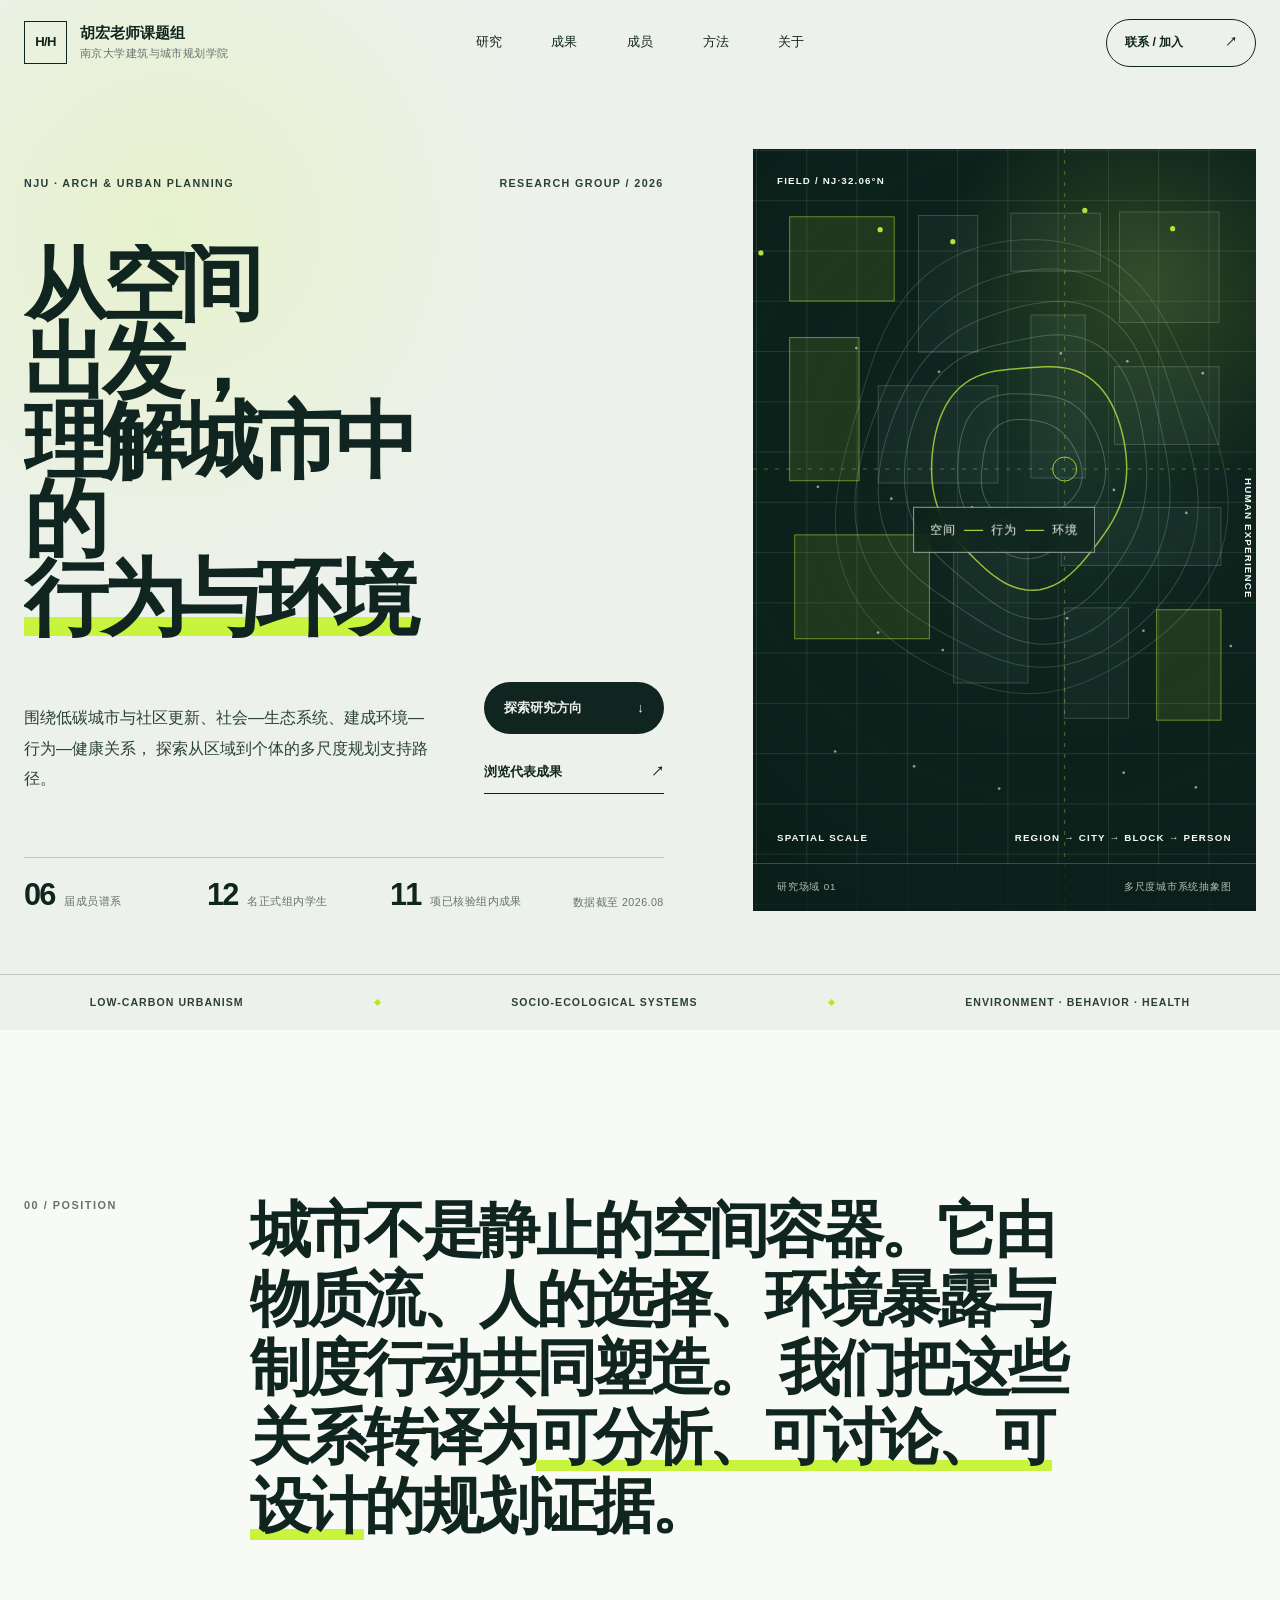
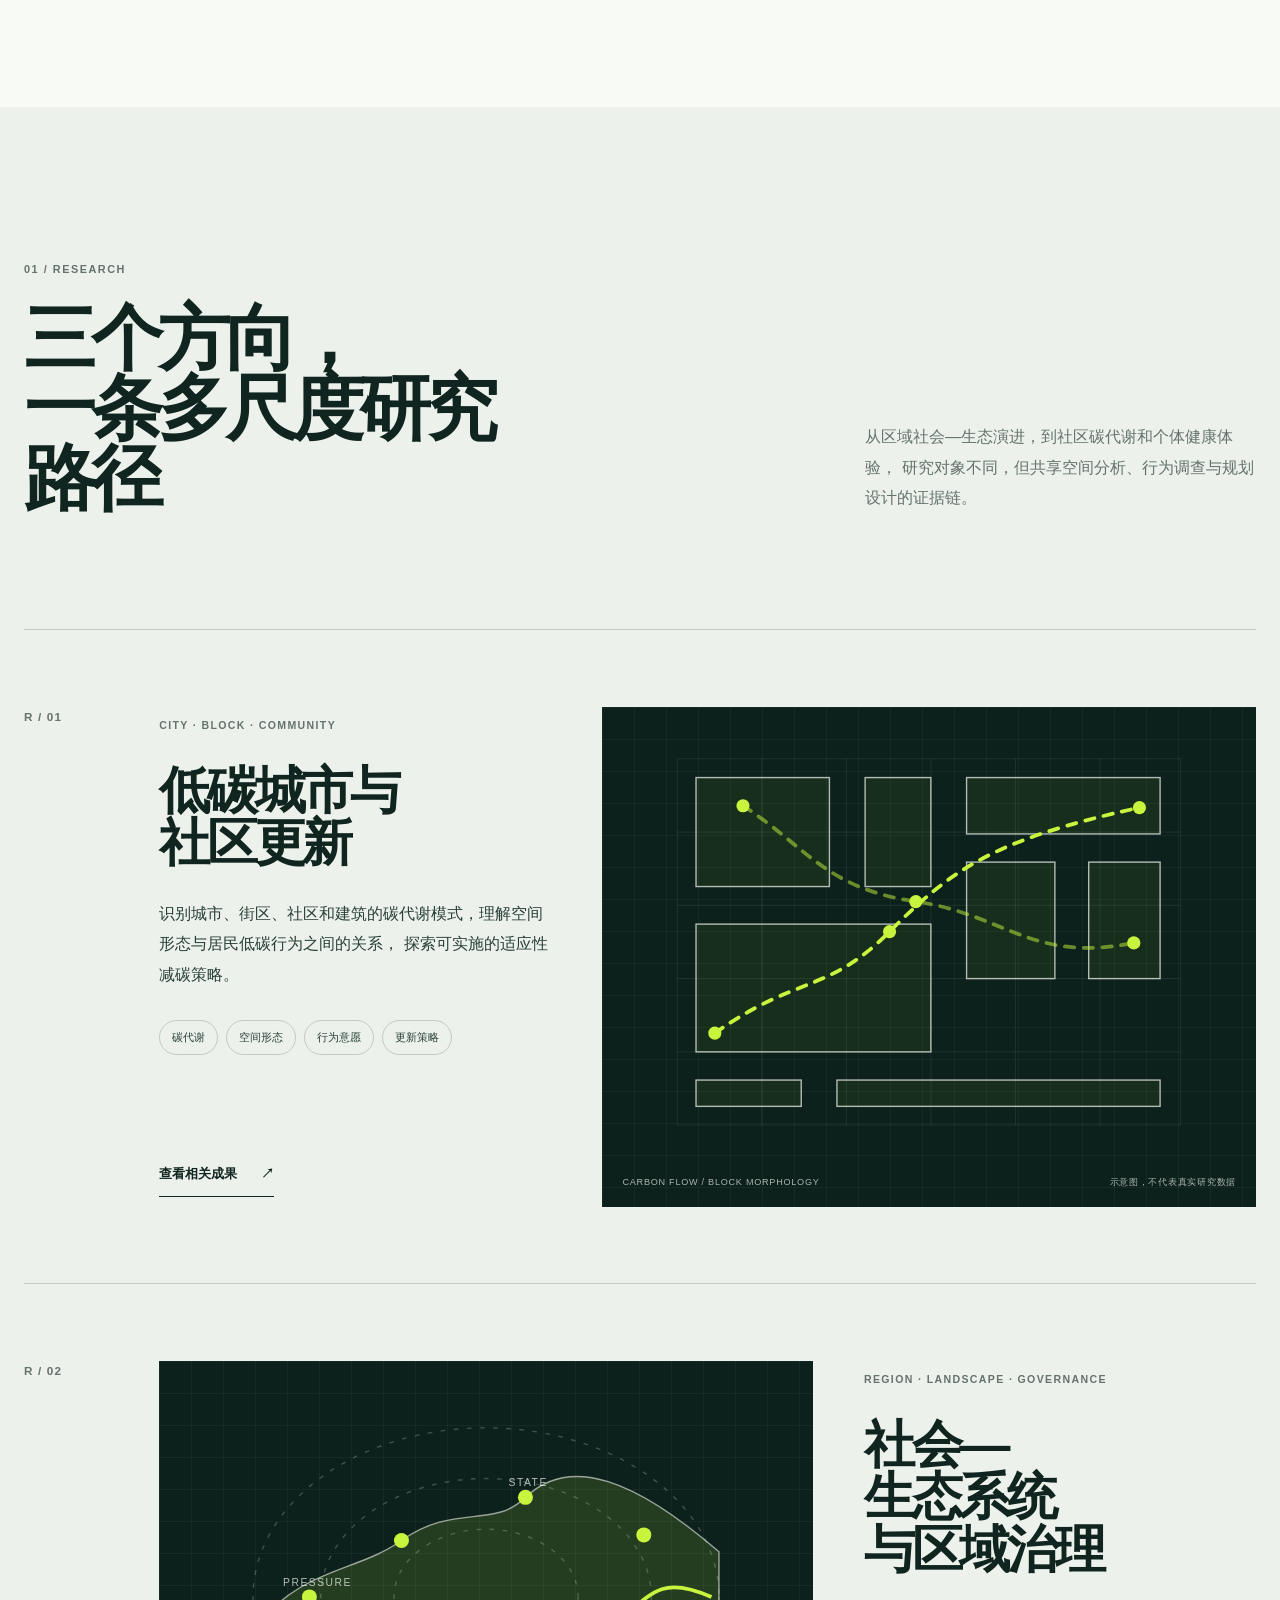
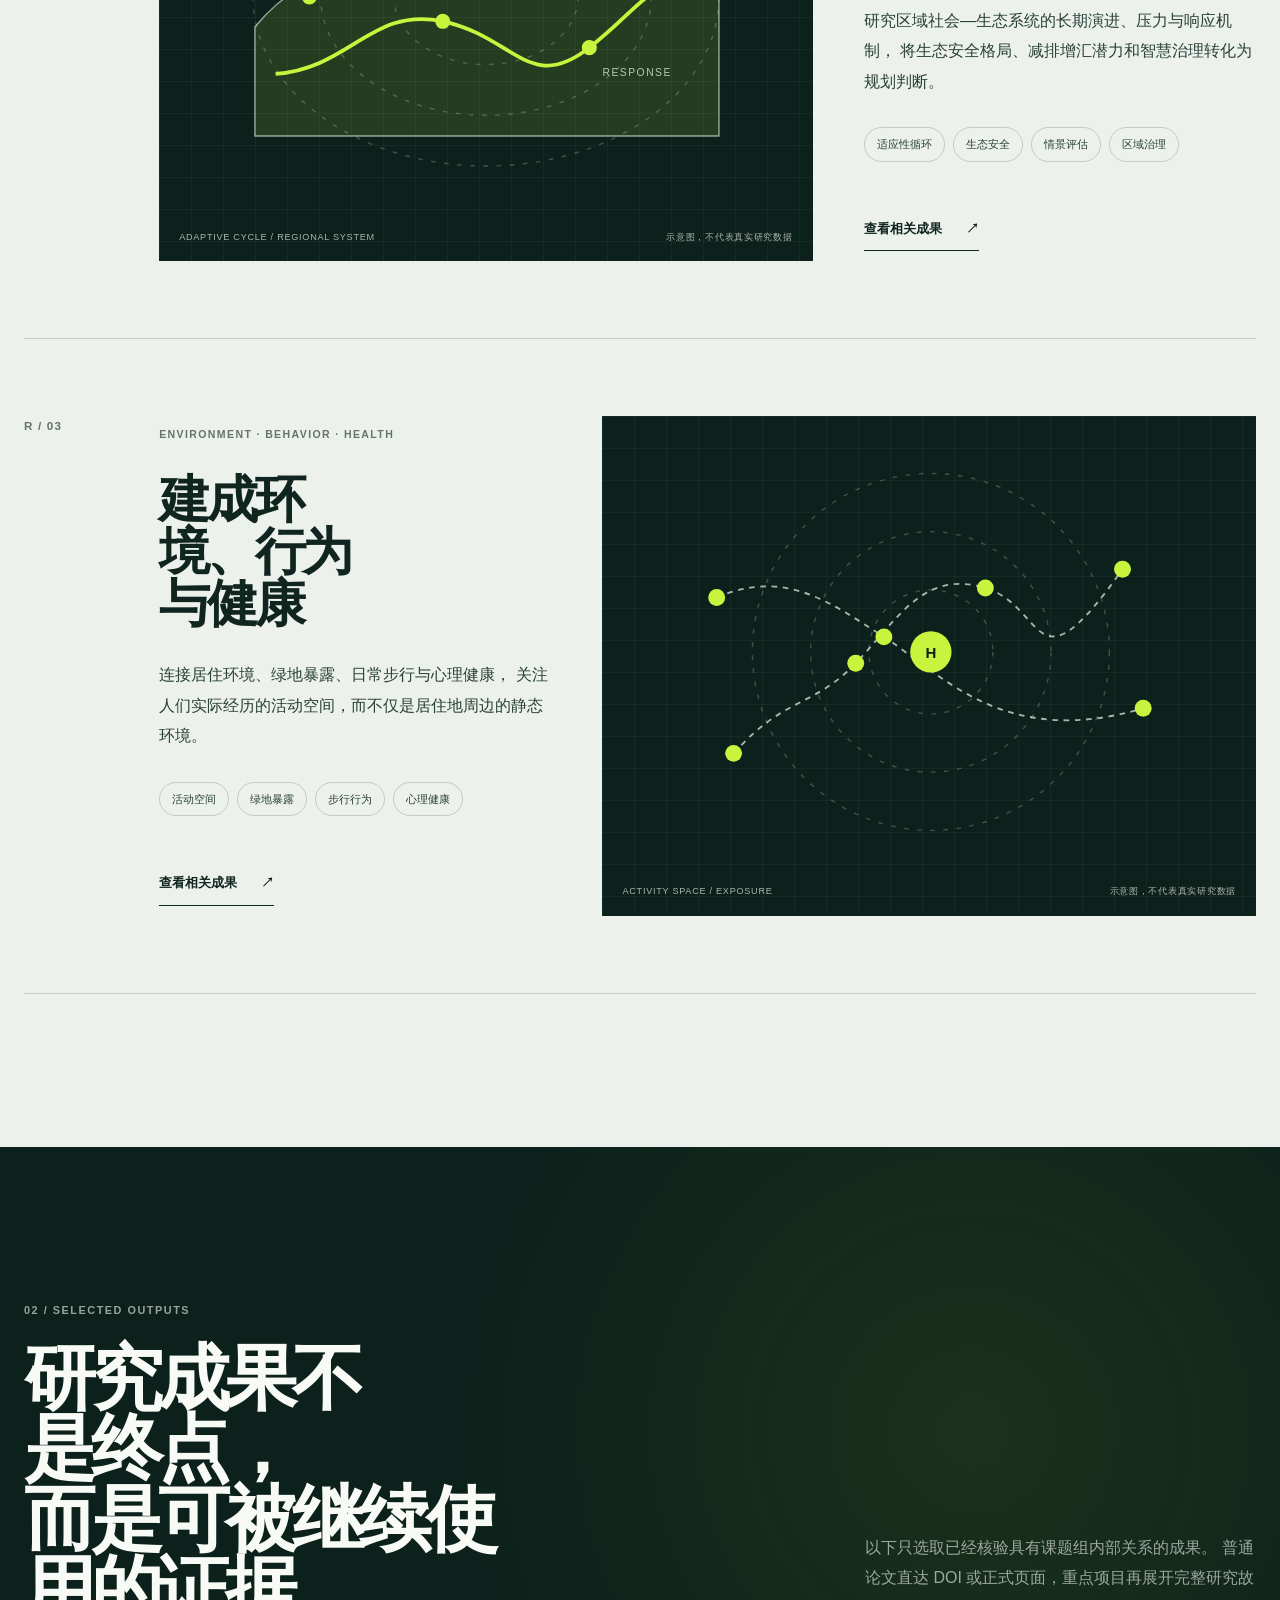
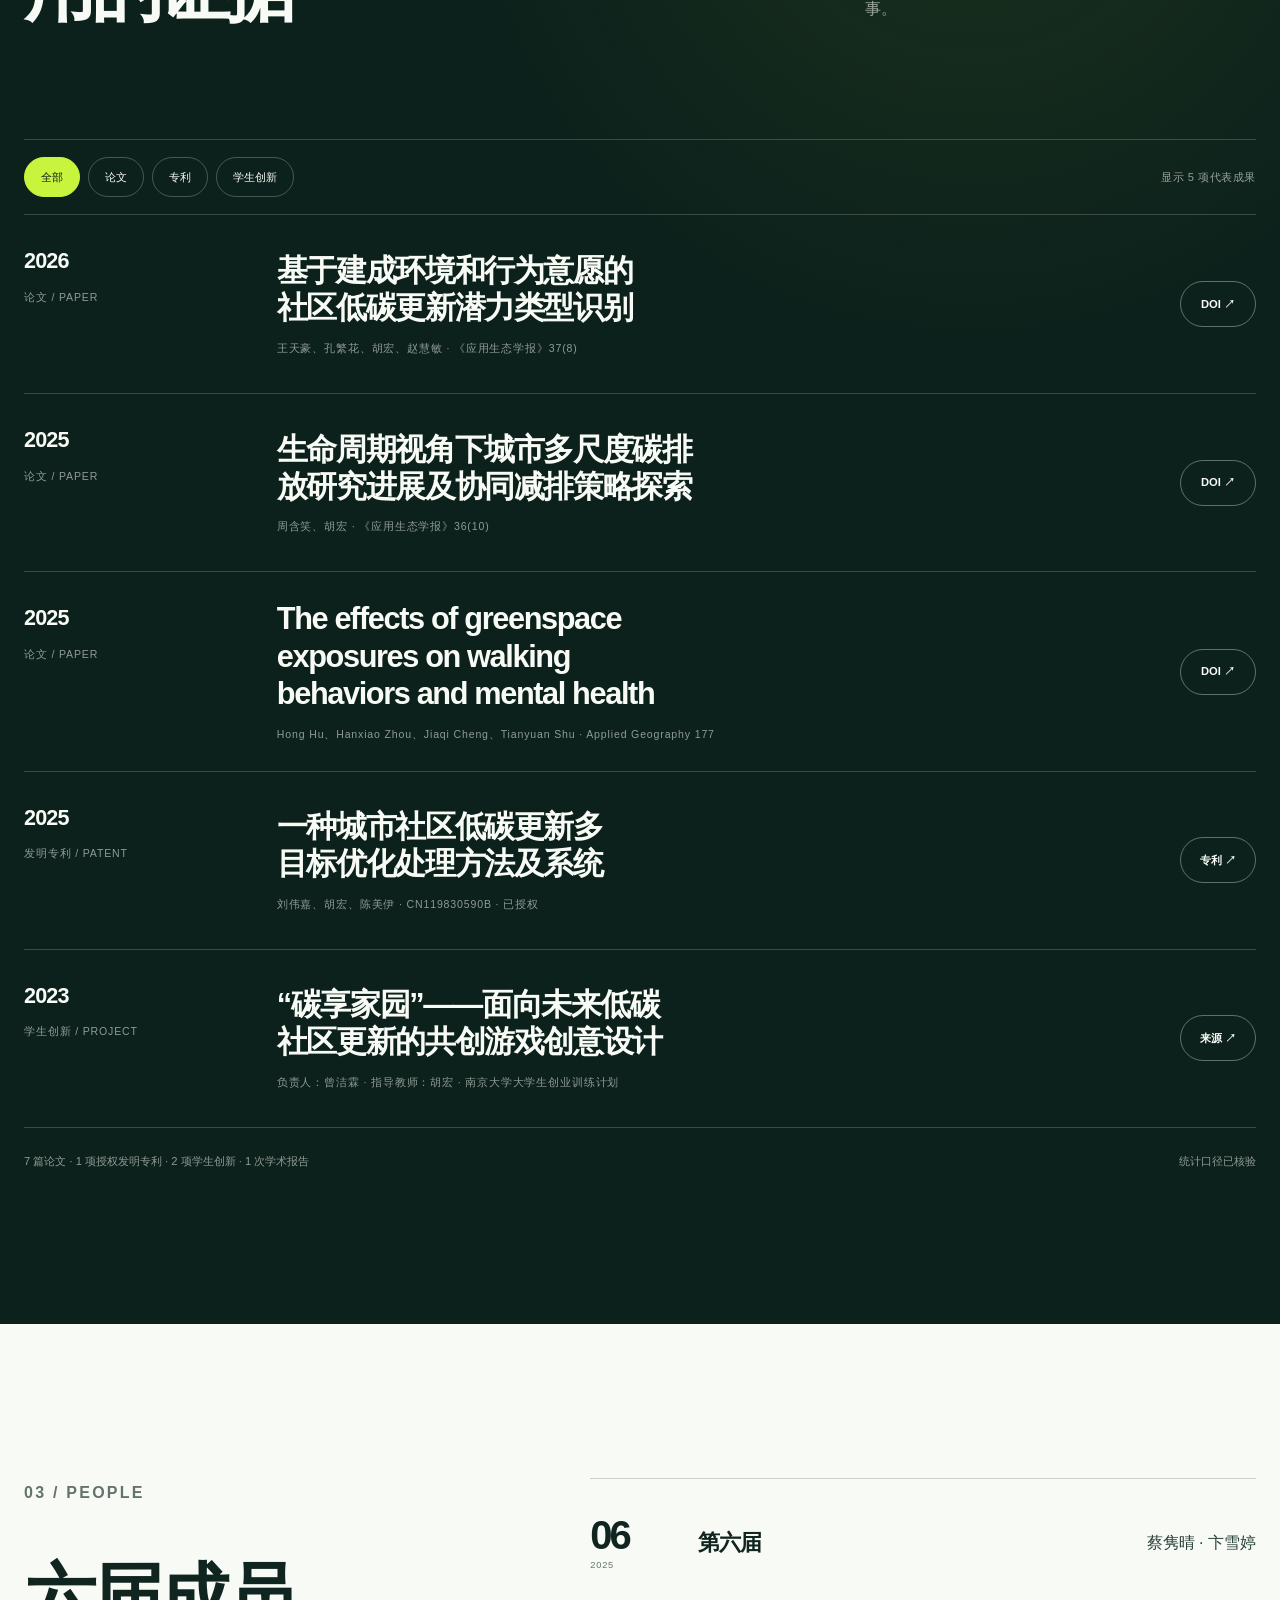
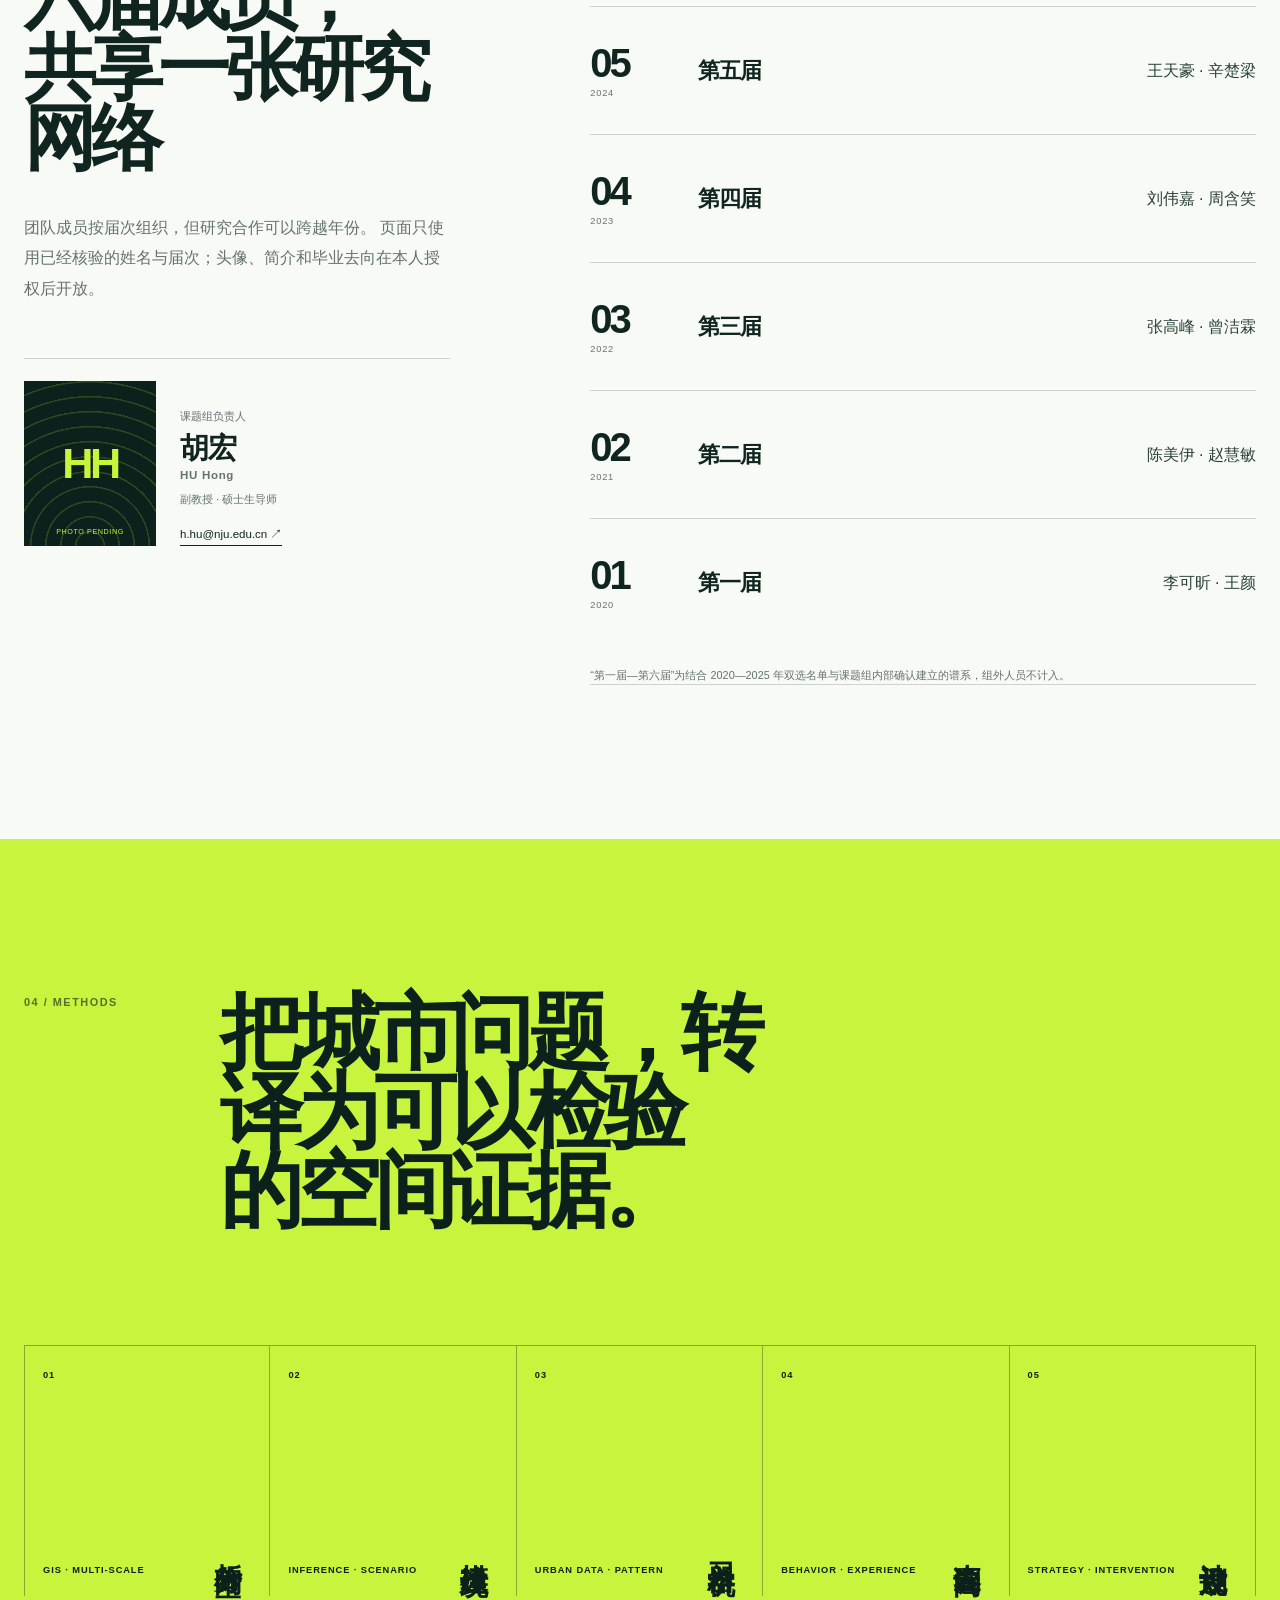
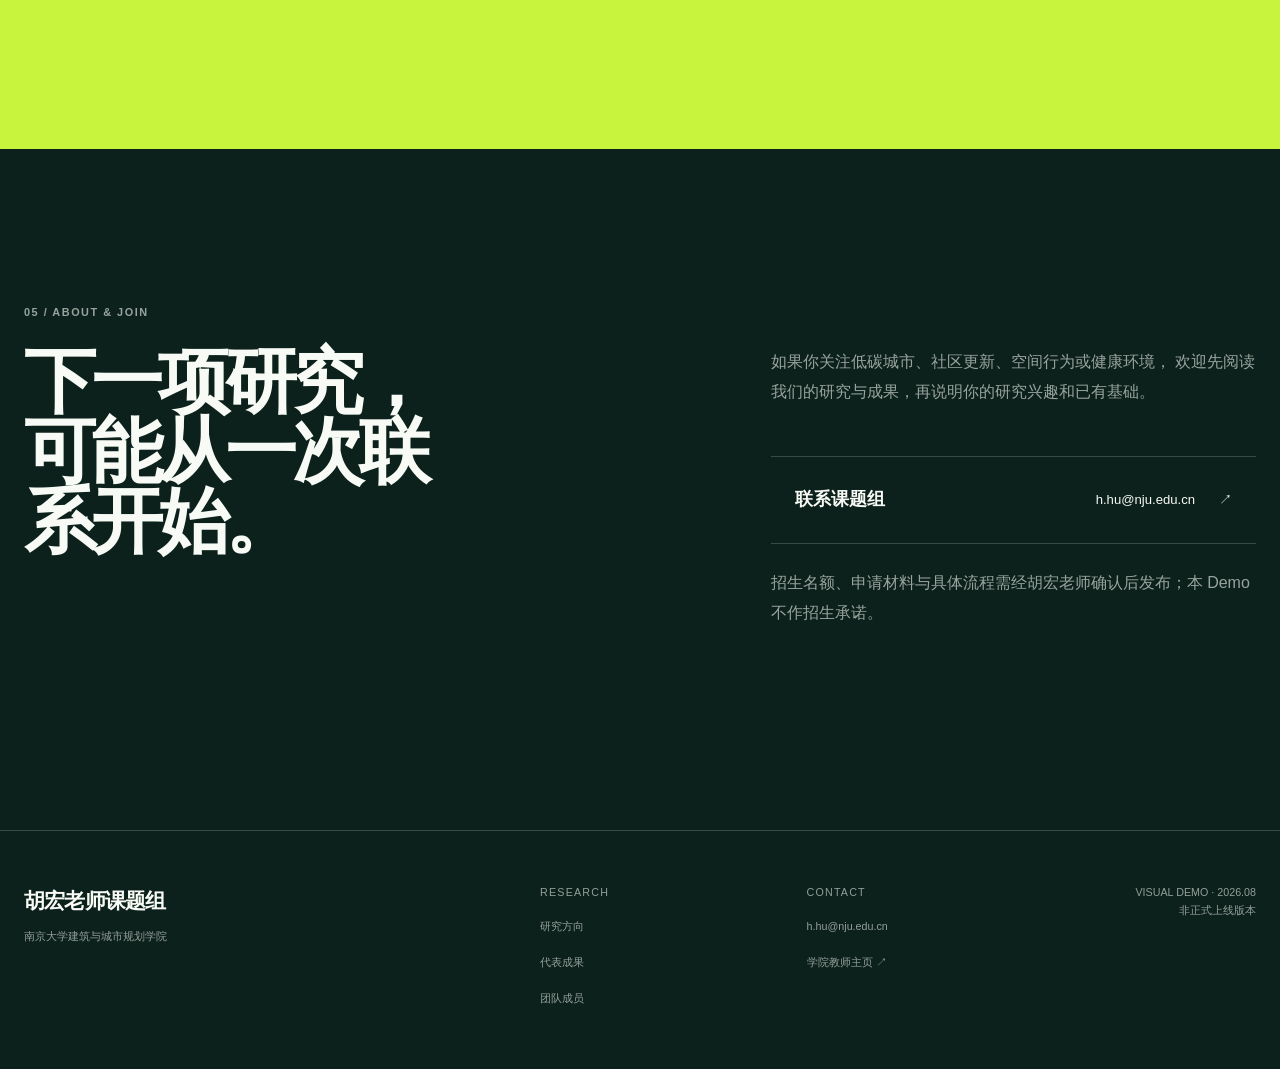
==== index.html @ cd8395c6 "Prepare lab website for GitHub Pages" ====
<!doctype html>
<html lang="zh-CN">
  <head>
    <meta charset="UTF-8" />
    <meta name="viewport" content="width=device-width, initial-scale=1" />
    <meta
      name="description"
      content="南京大学建筑与城市规划学院胡宏老师课题组网站视觉 Demo。"
    />
    <meta name="theme-color" content="#edf1ec" />
    <title>胡宏老师课题组｜研究城市、行为与环境</title>
    <link rel="stylesheet" href="styles.css" />
    <noscript>
      <style>
        .hero-eyebrow,
        .hero h1,
        .hero-intro,
        .hero-stats,
        .hero-visual,
        [data-reveal] {
          opacity: 1 !important;
          transform: none !important;
          clip-path: none !important;
        }
      </style>
    </noscript>
  </head>
  <body>
    <a class="skip-link" href="#main-content">跳到主要内容</a>
    <div class="scroll-progress" aria-hidden="true">
      <span id="scrollProgress"></span>
    </div>

    <!-- [LEARN-HTML-01] 全站页头：品牌、导航、移动菜单与联系入口 -->
    <header class="site-header" id="siteHeader">
      <a class="brand" href="#home" aria-label="返回首页">
        <span class="brand-mark" aria-hidden="true">H/H</span>
        <span class="brand-copy">
          <strong>胡宏老师课题组</strong>
          <small>南京大学建筑与城市规划学院</small>
        </span>
      </a>

      <button
        class="menu-toggle"
        id="menuToggle"
        type="button"
        aria-expanded="false"
        aria-controls="primaryNav"
        aria-label="打开导航菜单"
      >
        <span></span>
        <span></span>
      </button>

      <nav class="primary-nav" id="primaryNav" aria-label="主要导航">
        <a href="#research">研究</a>
        <a href="#outputs">成果</a>
        <a href="#people">成员</a>
        <a href="#methods">方法</a>
        <a href="#about">关于</a>
      </nav>

      <a class="header-cta" href="mailto:h.hu@nju.edu.cn">
        <span>联系 / 加入</span>
        <span aria-hidden="true">↗</span>
      </a>
    </header>

    <main id="main-content">
      <!-- [LEARN-HTML-02] Hero：研究使命、行动入口、数据快照与 Canvas -->
      <section class="hero" id="home" aria-labelledby="heroTitle">
        <div class="hero-grid page-shell">
          <div class="hero-copy">
            <p class="eyebrow hero-eyebrow">
              <span>NJU · ARCH &amp; URBAN PLANNING</span>
              <span>RESEARCH GROUP / 2026</span>
            </p>

            <h1 id="heroTitle">
              从空间出发，<br />理解城市中的<span class="ink-shift">行为与环境</span>
            </h1>

            <div class="hero-intro">
              <p>
                围绕低碳城市与社区更新、社会—生态系统、建成环境—行为—健康关系，
                探索从区域到个体的多尺度规划支持路径。
              </p>
              <div class="hero-actions" aria-label="首页行动入口">
                <a class="button button--solid" href="#research">
                  探索研究方向 <span aria-hidden="true">↓</span>
                </a>
                <a class="text-link" href="#outputs">
                  浏览代表成果 <span aria-hidden="true">↗</span>
                </a>
              </div>
            </div>

            <div class="hero-stats" aria-label="课题组资料快照">
              <div>
                <strong>06</strong>
                <span>届成员谱系</span>
              </div>
              <div>
                <strong>12</strong>
                <span>名正式组内学生</span>
              </div>
              <div>
                <strong>11</strong>
                <span>项已核验组内成果</span>
              </div>
              <p>数据截至 2026.08</p>
            </div>
          </div>

          <figure class="hero-visual" aria-labelledby="fieldCaption">
            <canvas id="fieldCanvas" aria-hidden="true"></canvas>
            <div class="field-overlay" aria-hidden="true">
              <span class="field-code">FIELD / NJ·32.06°N</span>
              <span class="field-scale">REGION → CITY → BLOCK → PERSON</span>
              <span class="field-axis field-axis--x">SPATIAL SCALE</span>
              <span class="field-axis field-axis--y">HUMAN EXPERIENCE</span>
              <div class="field-core">
                <span>空间</span>
                <i></i>
                <span>行为</span>
                <i></i>
                <span>环境</span>
              </div>
            </div>
            <figcaption id="fieldCaption">
              <span>研究场域 01</span>
              <span>多尺度城市系统抽象图</span>
            </figcaption>
          </figure>
        </div>

        <div class="hero-marquee" aria-hidden="true">
          <span>LOW-CARBON URBANISM</span>
          <i></i>
          <span>SOCIO-ECOLOGICAL SYSTEMS</span>
          <i></i>
          <span>ENVIRONMENT · BEHAVIOR · HEALTH</span>
        </div>
      </section>

      <!-- [LEARN-HTML-03] Manifesto：课题组研究立场 -->
      <section class="manifesto" aria-label="研究理念">
        <div class="page-shell manifesto-grid">
          <p class="section-index">00 / POSITION</p>
          <p class="manifesto-line" data-reveal>
            城市不是静止的空间容器。它由物质流、人的选择、环境暴露与制度行动共同塑造。
            我们把这些关系转译为<span>可分析、可讨论、可设计</span>的规划证据。
          </p>
        </div>
      </section>

      <!-- [LEARN-HTML-04] Research：三个研究方向与 SVG 示意图 -->
      <section class="research section" id="research" aria-labelledby="researchTitle">
        <div class="page-shell">
          <header class="section-heading">
            <div>
              <p class="section-index">01 / RESEARCH</p>
              <h2 id="researchTitle">三个方向，<br />一条多尺度研究路径</h2>
            </div>
            <p>
              从区域社会—生态演进，到社区碳代谢和个体健康体验，
              研究对象不同，但共享空间分析、行为调查与规划设计的证据链。
            </p>
          </header>

          <div class="research-list">
            <article class="research-item" data-reveal>
              <div class="research-number">R / 01</div>
              <div class="research-copy">
                <p class="research-scale">CITY · BLOCK · COMMUNITY</p>
                <h3>低碳城市与<br />社区更新</h3>
                <p>
                  识别城市、街区、社区和建筑的碳代谢模式，理解空间形态与居民低碳行为之间的关系，
                  探索可实施的适应性减碳策略。
                </p>
                <ul class="tag-list" aria-label="相关研究方法">
                  <li>碳代谢</li>
                  <li>空间形态</li>
                  <li>行为意愿</li>
                  <li>更新策略</li>
                </ul>
                <a class="row-link" href="#outputs">
                  查看相关成果 <span aria-hidden="true">↗</span>
                </a>
              </div>
              <figure class="research-graphic research-graphic--carbon">
                <svg viewBox="0 0 640 500" role="img" aria-label="社区空间形态与碳流关系抽象图">
                  <g class="map-grid">
                    <path d="M52 54H588M52 132H588M52 210H588M52 288H588M52 366H588M52 444H588" />
                    <path d="M52 54V444M142 54V444M232 54V444M322 54V444M412 54V444M502 54V444M588 54V444" />
                  </g>
                  <g class="carbon-blocks">
                    <rect x="72" y="74" width="142" height="116" />
                    <rect x="252" y="74" width="70" height="116" />
                    <rect x="360" y="74" width="206" height="60" />
                    <rect x="360" y="164" width="94" height="124" />
                    <rect x="490" y="164" width="76" height="124" />
                    <rect x="72" y="230" width="250" height="136" />
                    <rect x="72" y="396" width="112" height="28" />
                    <rect x="222" y="396" width="344" height="28" />
                  </g>
                  <path class="carbon-flow" d="M92 346C180 284 212 304 278 238S388 140 544 106" />
                  <path class="carbon-flow carbon-flow--second" d="M122 104C190 148 210 192 306 206S430 272 538 250" />
                  <g class="carbon-points">
                    <circle cx="92" cy="346" r="7" />
                    <circle cx="278" cy="238" r="7" />
                    <circle cx="544" cy="106" r="7" />
                    <circle cx="122" cy="104" r="7" />
                    <circle cx="306" cy="206" r="7" />
                    <circle cx="538" cy="250" r="7" />
                  </g>
                </svg>
                <figcaption>
                  <span>CARBON FLOW / BLOCK MORPHOLOGY</span>
                  <span>示意图，不代表真实研究数据</span>
                </figcaption>
              </figure>
            </article>

            <article class="research-item research-item--reverse" data-reveal>
              <div class="research-number">R / 02</div>
              <div class="research-copy">
                <p class="research-scale">REGION · LANDSCAPE · GOVERNANCE</p>
                <h3>社会—生态系统<br />与区域治理</h3>
                <p>
                  研究区域社会—生态系统的长期演进、压力与响应机制，
                  将生态安全格局、减排增汇潜力和智慧治理转化为规划判断。
                </p>
                <ul class="tag-list" aria-label="相关研究方法">
                  <li>适应性循环</li>
                  <li>生态安全</li>
                  <li>情景评估</li>
                  <li>区域治理</li>
                </ul>
                <a class="row-link" href="#outputs">
                  查看相关成果 <span aria-hidden="true">↗</span>
                </a>
              </div>
              <figure class="research-graphic research-graphic--ecology">
                <svg viewBox="0 0 640 500" role="img" aria-label="区域社会生态系统循环抽象图">
                  <g class="eco-orbits">
                    <ellipse cx="320" cy="250" rx="248" ry="180" />
                    <ellipse cx="320" cy="250" rx="176" ry="126" />
                    <ellipse cx="320" cy="250" rx="98" ry="72" />
                  </g>
                  <path class="eco-land" d="M74 282C126 218 182 224 230 190C286 150 328 178 362 144C410 98 480 126 568 202V398H74Z" />
                  <path class="eco-river" d="M96 332C176 326 198 260 274 276S366 354 430 304S496 222 560 250" />
                  <g class="eco-nodes">
                    <circle cx="132" cy="250" r="8" />
                    <circle cx="230" cy="190" r="8" />
                    <circle cx="362" cy="144" r="8" />
                    <circle cx="488" cy="184" r="8" />
                    <circle cx="430" cy="304" r="8" />
                    <circle cx="274" cy="276" r="8" />
                  </g>
                  <g class="eco-labels">
                    <text x="104" y="238">PRESSURE</text>
                    <text x="344" y="132">STATE</text>
                    <text x="444" y="334">RESPONSE</text>
                  </g>
                </svg>
                <figcaption>
                  <span>ADAPTIVE CYCLE / REGIONAL SYSTEM</span>
                  <span>示意图，不代表真实研究数据</span>
                </figcaption>
              </figure>
            </article>

            <article class="research-item" data-reveal>
              <div class="research-number">R / 03</div>
              <div class="research-copy">
                <p class="research-scale">ENVIRONMENT · BEHAVIOR · HEALTH</p>
                <h3>建成环境、行为<br />与健康</h3>
                <p>
                  连接居住环境、绿地暴露、日常步行与心理健康，
                  关注人们实际经历的活动空间，而不仅是居住地周边的静态环境。
                </p>
                <ul class="tag-list" aria-label="相关研究方法">
                  <li>活动空间</li>
                  <li>绿地暴露</li>
                  <li>步行行为</li>
                  <li>心理健康</li>
                </ul>
                <a class="row-link" href="#outputs">
                  查看相关成果 <span aria-hidden="true">↗</span>
                </a>
              </div>
              <figure class="research-graphic research-graphic--health">
                <svg viewBox="0 0 640 500" role="img" aria-label="活动空间、绿地暴露与健康关系抽象图">
                  <g class="health-rings">
                    <circle cx="322" cy="250" r="190" />
                    <circle cx="322" cy="250" r="128" />
                    <circle cx="322" cy="250" r="66" />
                  </g>
                  <g class="health-paths">
                    <path d="M112 358C168 296 196 310 242 262S314 162 380 182S430 298 526 162" />
                    <path d="M94 192C166 162 210 194 272 234S400 354 548 310" />
                  </g>
                  <g class="health-points">
                    <circle cx="112" cy="358" r="9" />
                    <circle cx="242" cy="262" r="9" />
                    <circle cx="380" cy="182" r="9" />
                    <circle cx="526" cy="162" r="9" />
                    <circle cx="94" cy="192" r="9" />
                    <circle cx="272" cy="234" r="9" />
                    <circle cx="548" cy="310" r="9" />
                  </g>
                  <g class="health-core">
                    <circle cx="322" cy="250" r="22" />
                    <text x="322" y="256">H</text>
                  </g>
                </svg>
                <figcaption>
                  <span>ACTIVITY SPACE / EXPOSURE</span>
                  <span>示意图，不代表真实研究数据</span>
                </figcaption>
              </figure>
            </article>
          </div>
        </div>
      </section>

      <!-- [LEARN-HTML-05] Outputs：筛选按钮、代表成果与统计口径 -->
      <section class="outputs section section--dark" id="outputs" aria-labelledby="outputsTitle">
        <div class="page-shell">
          <header class="section-heading section-heading--dark">
            <div>
              <p class="section-index">02 / SELECTED OUTPUTS</p>
              <h2 id="outputsTitle">研究成果不是终点，<br />而是可被继续使用的证据</h2>
            </div>
            <p>
              以下只选取已经核验具有课题组内部关系的成果。
              普通论文直达 DOI 或正式页面，重点项目再展开完整研究故事。
            </p>
          </header>

          <div class="output-toolbar">
            <div class="output-filters" role="group" aria-label="按成果类型筛选">
              <button type="button" data-filter="all" aria-pressed="true">全部</button>
              <button type="button" data-filter="paper" aria-pressed="false">论文</button>
              <button type="button" data-filter="patent" aria-pressed="false">专利</button>
              <button type="button" data-filter="student" aria-pressed="false">学生创新</button>
            </div>
            <p id="outputStatus" role="status" aria-live="polite">显示 5 项代表成果</p>
          </div>

          <div class="output-list" id="outputList">
            <article class="output-row" data-output-type="paper">
              <div class="output-meta">
                <span>2026</span>
                <span>论文 / PAPER</span>
              </div>
              <div class="output-main">
                <h3>基于建成环境和行为意愿的社区低碳更新潜力类型识别</h3>
                <p>王天豪、孔繁花、胡宏、赵慧敏 · 《应用生态学报》37(8)</p>
              </div>
              <a
                href="https://doi.org/10.13287/j.1001-9332.202608.025"
                target="_blank"
                rel="noreferrer"
                aria-label="打开论文 DOI：社区低碳更新潜力类型识别"
              >DOI ↗</a>
            </article>

            <article class="output-row" data-output-type="paper">
              <div class="output-meta">
                <span>2025</span>
                <span>论文 / PAPER</span>
              </div>
              <div class="output-main">
                <h3>生命周期视角下城市多尺度碳排放研究进展及协同减排策略探索</h3>
                <p>周含笑、胡宏 · 《应用生态学报》36(10)</p>
              </div>
              <a
                href="https://doi.org/10.13287/j.1001-9332.202510.024"
                target="_blank"
                rel="noreferrer"
                aria-label="打开论文 DOI：城市多尺度碳排放研究进展"
              >DOI ↗</a>
            </article>

            <article class="output-row" data-output-type="paper">
              <div class="output-meta">
                <span>2025</span>
                <span>论文 / PAPER</span>
              </div>
              <div class="output-main">
                <h3>The effects of greenspace exposures on walking behaviors and mental health</h3>
                <p>Hong Hu、Hanxiao Zhou、Jiaqi Cheng、Tianyuan Shu · Applied Geography 177</p>
              </div>
              <a
                href="https://doi.org/10.1016/j.apgeog.2025.103545"
                target="_blank"
                rel="noreferrer"
                aria-label="打开 Applied Geography 论文 DOI"
              >DOI ↗</a>
            </article>

            <article class="output-row" data-output-type="patent">
              <div class="output-meta">
                <span>2025</span>
                <span>发明专利 / PATENT</span>
              </div>
              <div class="output-main">
                <h3>一种城市社区低碳更新多目标优化处理方法及系统</h3>
                <p>刘伟嘉、胡宏、陈美伊 · CN119830590B · 已授权</p>
              </div>
              <a
                href="https://patents.google.com/patent/CN119830590A/zh"
                target="_blank"
                rel="noreferrer"
                aria-label="打开低碳更新专利记录"
              >专利 ↗</a>
            </article>

            <article class="output-row" data-output-type="student">
              <div class="output-meta">
                <span>2023</span>
                <span>学生创新 / PROJECT</span>
              </div>
              <div class="output-main">
                <h3>“碳享家园”——面向未来低碳社区更新的共创游戏创意设计</h3>
                <p>负责人：曾洁霖 · 指导教师：胡宏 · 南京大学大学生创业训练计划</p>
              </div>
              <a
                href="https://ttc.nju.edu.cn/6a/76/c11255a617078/page.htm"
                target="_blank"
                rel="noreferrer"
                aria-label="打开碳享家园项目官方公示"
              >来源 ↗</a>
            </article>
          </div>

          <div class="output-footnote">
            <p>7 篇论文 · 1 项授权发明专利 · 2 项学生创新 · 1 次学术报告</p>
            <span>统计口径已核验</span>
          </div>
        </div>
      </section>

      <!-- [LEARN-HTML-06] People：负责人和六届正式组内学生 -->
      <section class="people section" id="people" aria-labelledby="peopleTitle">
        <div class="page-shell people-grid">
          <div class="people-lead">
            <p class="section-index">03 / PEOPLE</p>
            <h2 id="peopleTitle">六届成员，<br />共享一张研究网络</h2>
            <p>
              团队成员按届次组织，但研究合作可以跨越年份。
              页面只使用已经核验的姓名与届次；头像、简介和毕业去向在本人授权后开放。
            </p>

            <article class="pi-profile">
              <div class="portrait-placeholder" role="img" aria-label="胡宏老师照片待授权">
                <span>HH</span>
                <small>PHOTO PENDING</small>
              </div>
              <div>
                <p>课题组负责人</p>
                <h3>胡宏 <span>HU Hong</span></h3>
                <p>副教授 · 硕士生导师</p>
                <a href="mailto:h.hu@nju.edu.cn">h.hu@nju.edu.cn ↗</a>
              </div>
            </article>
          </div>

          <div class="cohort-list" aria-label="六届成员名单">
            <section class="cohort-row">
              <div><span>06</span><small>2025</small></div>
              <h3>第六届</h3>
              <p>蔡隽晴 · 卞雪婷</p>
            </section>
            <section class="cohort-row">
              <div><span>05</span><small>2024</small></div>
              <h3>第五届</h3>
              <p>王天豪 · 辛楚梁</p>
            </section>
            <section class="cohort-row">
              <div><span>04</span><small>2023</small></div>
              <h3>第四届</h3>
              <p>刘伟嘉 · 周含笑</p>
            </section>
            <section class="cohort-row">
              <div><span>03</span><small>2022</small></div>
              <h3>第三届</h3>
              <p>张高峰 · 曾洁霖</p>
            </section>
            <section class="cohort-row">
              <div><span>02</span><small>2021</small></div>
              <h3>第二届</h3>
              <p>陈美伊 · 赵慧敏</p>
            </section>
            <section class="cohort-row">
              <div><span>01</span><small>2020</small></div>
              <h3>第一届</h3>
              <p>李可昕 · 王颜</p>
            </section>
            <p class="cohort-note">
              “第一届—第六届”为结合 2020—2025 年双选名单与课题组内部确认建立的谱系，组外人员不计入。
            </p>
          </div>
        </div>
      </section>

      <!-- [LEARN-HTML-07] Methods：五类研究方法 -->
      <section class="methods section" id="methods" aria-labelledby="methodsTitle">
        <div class="page-shell">
          <header class="methods-head">
            <p class="section-index">04 / METHODS</p>
            <h2 id="methodsTitle">把城市问题，转译为可以检验的空间证据。</h2>
          </header>

          <ol class="method-list">
            <li>
              <span>01</span>
              <strong>空间分析</strong>
              <small>GIS · MULTI-SCALE</small>
            </li>
            <li>
              <span>02</span>
              <strong>统计建模</strong>
              <small>INFERENCE · SCENARIO</small>
            </li>
            <li>
              <span>03</span>
              <strong>机器学习</strong>
              <small>URBAN DATA · PATTERN</small>
            </li>
            <li>
              <span>04</span>
              <strong>问卷调查</strong>
              <small>BEHAVIOR · EXPERIENCE</small>
            </li>
            <li>
              <span>05</span>
              <strong>规划设计</strong>
              <small>STRATEGY · INTERVENTION</small>
            </li>
          </ol>
        </div>
      </section>

      <!-- [LEARN-HTML-08] About：联系、加入与招生措辞边界 -->
      <section class="about section" id="about" aria-labelledby="aboutTitle">
        <div class="page-shell about-grid">
          <div>
            <p class="section-index">05 / ABOUT &amp; JOIN</p>
            <h2 id="aboutTitle">下一项研究，<br />可能从一次联系开始。</h2>
          </div>
          <div class="about-copy">
            <p>
              如果你关注低碳城市、社区更新、空间行为或健康环境，
              欢迎先阅读我们的研究与成果，再说明你的研究兴趣和已有基础。
            </p>
            <a class="contact-link" href="mailto:h.hu@nju.edu.cn">
              <span>联系课题组</span>
              <span>h.hu@nju.edu.cn</span>
              <span aria-hidden="true">↗</span>
            </a>
            <p class="about-note">
              招生名额、申请材料与具体流程需经胡宏老师确认后发布；本 Demo 不作招生承诺。
            </p>
          </div>
        </div>
      </section>
    </main>

    <!-- [LEARN-HTML-09] Footer：院系归属、站内入口和公开联系方式 -->
    <footer class="site-footer">
      <div class="page-shell footer-grid">
        <div>
          <strong>胡宏老师课题组</strong>
          <p>南京大学建筑与城市规划学院</p>
        </div>
        <div>
          <span>RESEARCH</span>
          <a href="#research">研究方向</a>
          <a href="#outputs">代表成果</a>
          <a href="#people">团队成员</a>
        </div>
        <div>
          <span>CONTACT</span>
          <a href="mailto:h.hu@nju.edu.cn">h.hu@nju.edu.cn</a>
          <a
            href="https://arch.nju.edu.cn/szdw/fjs/20200826/i126594.html"
            target="_blank"
            rel="noreferrer"
          >学院教师主页 ↗</a>
        </div>
        <p class="footer-meta">VISUAL DEMO · 2026.08<br />非正式上线版本</p>
      </div>
    </footer>

    <!-- [LEARN-HTML-10] 页面只加载运行时脚本；qa-edge.mjs 不参与网页运行 -->
    <script src="script.js"></script>
  </body>
</html>
---- styles.css ----
/* [LEARN-CSS-01] 全站 Design Tokens：颜色、宽度、字体和动效曲线 */
:root {
  color-scheme: light;
  --paper: #edf1ec;
  --paper-bright: #f8faf6;
  --ink: #10251f;
  --ink-soft: #294039;
  --muted: #64736d;
  --line: rgba(16, 37, 31, 0.19);
  --line-dark: rgba(237, 241, 236, 0.2);
  --accent: #c8f43d;
  --accent-strong: #b7e42f;
  --dark: #0c211b;
  --dark-soft: #153129;
  --white: #f7faf5;
  --page: min(100% - 48px, 1440px);
  --header-height: 86px;
  --ease-out: cubic-bezier(0.16, 1, 0.3, 1);
  --ease-smooth: cubic-bezier(0.25, 1, 0.5, 1);
  --display: "Arial Narrow", "Noto Sans SC", "Microsoft YaHei", sans-serif;
  --body: "Noto Sans SC", "Microsoft YaHei", "Segoe UI", sans-serif;
}

* {
  box-sizing: border-box;
}

html {
  scroll-behavior: smooth;
  scroll-padding-top: calc(var(--header-height) + 24px);
  background: var(--paper);
}

body {
  margin: 0;
  overflow-x: hidden;
  color: var(--ink);
  font-family: var(--body);
  font-size: 16px;
  font-weight: 430;
  line-height: 1.7;
  background:
    linear-gradient(rgba(16, 37, 31, 0.025) 1px, transparent 1px),
    linear-gradient(90deg, rgba(16, 37, 31, 0.025) 1px, transparent 1px),
    var(--paper);
  background-size: 32px 32px;
  font-optical-sizing: auto;
  -webkit-font-smoothing: antialiased;
  text-rendering: optimizeLegibility;
}

body.menu-open {
  overflow: hidden;
}

::selection {
  color: var(--dark);
  background: var(--accent);
}

a {
  color: inherit;
  text-decoration: none;
}

button,
input,
textarea,
select {
  font: inherit;
}

button,
a {
  -webkit-tap-highlight-color: transparent;
}

button {
  color: inherit;
}

img,
svg,
canvas {
  display: block;
  max-width: 100%;
}

h1,
h2,
h3,
p,
figure,
ul,
ol {
  margin-top: 0;
}

h1,
h2,
h3 {
  font-family: var(--display);
  font-weight: 700;
  letter-spacing: -0.045em;
  text-wrap: balance;
}

.page-shell {
  width: var(--page);
  margin-inline: auto;
}

.skip-link {
  position: fixed;
  z-index: 999;
  top: 12px;
  left: 12px;
  padding: 12px 18px;
  color: var(--dark);
  background: var(--accent);
  transform: translateY(-150%);
  transition: transform 160ms var(--ease-out);
}

.skip-link:focus {
  transform: translateY(0);
}

.scroll-progress {
  position: fixed;
  z-index: 120;
  inset: 0 0 auto;
  height: 3px;
  pointer-events: none;
  background: transparent;
}

.scroll-progress span {
  display: block;
  width: 100%;
  height: 100%;
  background: var(--accent);
  transform: scaleX(0);
  transform-origin: left;
}

/* [LEARN-CSS-02] Header：固定页头、品牌、导航和联系按钮 */
.site-header {
  position: fixed;
  z-index: 100;
  top: 0;
  left: 0;
  display: grid;
  grid-template-columns: minmax(230px, 1fr) auto minmax(150px, 1fr);
  align-items: center;
  width: 100%;
  min-height: var(--header-height);
  padding: 12px max(24px, calc((100vw - 1440px) / 2));
  border-bottom: 1px solid transparent;
  transition:
    min-height 300ms var(--ease-out),
    background-color 300ms var(--ease-out),
    border-color 300ms var(--ease-out),
    backdrop-filter 300ms var(--ease-out);
}

.site-header.is-scrolled {
  min-height: 68px;
  border-color: var(--line);
  background: rgba(237, 241, 236, 0.88);
  backdrop-filter: blur(18px) saturate(1.2);
}

.brand {
  display: inline-flex;
  align-items: center;
  justify-self: start;
  min-height: 48px;
  gap: 13px;
}

.brand-mark {
  display: grid;
  place-items: center;
  width: 43px;
  height: 43px;
  border: 1px solid currentColor;
  font-family: var(--display);
  font-size: 0.82rem;
  font-weight: 800;
  letter-spacing: -0.05em;
}

.brand-copy {
  display: grid;
  line-height: 1.2;
}

.brand-copy strong {
  font-size: 0.91rem;
  font-weight: 680;
}

.brand-copy small {
  margin-top: 4px;
  color: var(--muted);
  font-size: 0.68rem;
  letter-spacing: 0.04em;
}

.primary-nav {
  display: flex;
  align-items: center;
  justify-content: center;
  gap: clamp(10px, 2vw, 32px);
}

.primary-nav a {
  position: relative;
  display: grid;
  place-items: center;
  min-width: 50px;
  min-height: 44px;
  padding-inline: 6px;
  font-size: 0.82rem;
  font-weight: 550;
}

.primary-nav a::after {
  content: "";
  position: absolute;
  right: 6px;
  bottom: 7px;
  left: 6px;
  height: 2px;
  background: currentColor;
  transform: scaleX(0);
  transform-origin: right;
  transition: transform 240ms var(--ease-out);
}

.primary-nav a:hover::after,
.primary-nav a.is-active::after {
  transform: scaleX(1);
  transform-origin: left;
}

.header-cta {
  display: inline-flex;
  align-items: center;
  justify-content: space-between;
  justify-self: end;
  width: min(150px, 100%);
  min-height: 48px;
  padding: 0 18px;
  border: 1px solid var(--ink);
  border-radius: 999px;
  font-size: 0.78rem;
  font-weight: 650;
  transition:
    color 180ms ease,
    background-color 180ms ease,
    transform 120ms ease;
}

.header-cta:hover {
  color: var(--paper);
  background: var(--ink);
}

.header-cta:active,
.button:active,
.output-filters button:active {
  transform: scale(0.98);
}

.menu-toggle {
  display: none;
}

/* [LEARN-CSS-03] Hero：首屏网格、标题、统计和 Canvas 容器 */
.hero {
  position: relative;
  min-height: 100dvh;
  padding-top: var(--header-height);
  overflow: hidden;
  background:
    radial-gradient(circle at 13% 22%, rgba(200, 244, 61, 0.18), transparent 24rem),
    var(--paper);
}

.hero-grid {
  display: grid;
  grid-template-columns: minmax(0, 1.12fr) minmax(390px, 0.88fr);
  min-height: calc(100dvh - var(--header-height) - 56px);
  gap: clamp(42px, 7vw, 112px);
  align-items: center;
  padding-block: clamp(46px, 7vh, 88px);
}

.hero-copy {
  position: relative;
  z-index: 2;
  padding-top: 3vh;
}

.eyebrow {
  display: flex;
  justify-content: space-between;
  gap: 24px;
  margin-bottom: clamp(36px, 6vh, 68px);
  color: var(--ink-soft);
  font-size: 0.67rem;
  font-weight: 650;
  letter-spacing: 0.13em;
  line-height: 1.35;
}

.hero-eyebrow,
.hero h1,
.hero-intro,
.hero-stats,
.hero-visual {
  opacity: 0;
}

.is-ready .hero-eyebrow {
  animation: hero-reveal 680ms 80ms var(--ease-out) forwards;
}

.is-ready .hero h1 {
  animation: hero-reveal 780ms 160ms var(--ease-out) forwards;
}

.is-ready .hero-intro {
  animation: hero-reveal 760ms 280ms var(--ease-out) forwards;
}

.is-ready .hero-stats {
  animation: hero-reveal 760ms 380ms var(--ease-out) forwards;
}

.is-ready .hero-visual {
  animation: visual-reveal 980ms 160ms var(--ease-out) forwards;
}

@keyframes hero-reveal {
  from {
    opacity: 0;
    transform: translateY(24px);
    clip-path: inset(0 0 100% 0);
  }
  to {
    opacity: 1;
    transform: translateY(0);
    clip-path: inset(0);
  }
}

@keyframes visual-reveal {
  from {
    opacity: 0;
    transform: translateY(24px) scale(0.96);
    clip-path: inset(14% 0 14% 0);
  }
  to {
    opacity: 1;
    transform: translateY(0) scale(1);
    clip-path: inset(0);
  }
}

.hero h1 {
  max-width: 9.2ch;
  margin-bottom: clamp(36px, 5vh, 62px);
  font-size: clamp(3.45rem, 6.6vw, 7.25rem);
  line-height: 0.93;
  letter-spacing: -0.075em;
}

.ink-shift {
  position: relative;
  display: inline-block;
  z-index: 0;
}

.ink-shift::before {
  content: "";
  position: absolute;
  z-index: -1;
  right: -0.08em;
  bottom: 0.02em;
  left: -0.03em;
  height: 0.22em;
  background: var(--accent);
  transform: skewX(-13deg);
}

.hero-intro {
  display: grid;
  grid-template-columns: minmax(0, 1fr) auto;
  gap: clamp(24px, 4vw, 64px);
  align-items: end;
  max-width: 850px;
}

.hero-intro > p {
  max-width: 40rem;
  margin-bottom: 0;
  color: var(--ink-soft);
  font-size: clamp(1rem, 1.18vw, 1.18rem);
  line-height: 1.9;
}

.hero-actions {
  display: grid;
  min-width: 180px;
  gap: 16px;
}

.button {
  display: inline-flex;
  align-items: center;
  justify-content: space-between;
  min-height: 52px;
  padding: 0 20px;
  border-radius: 999px;
  font-size: 0.82rem;
  font-weight: 650;
  transition:
    background-color 180ms ease,
    color 180ms ease,
    transform 120ms ease;
}

.button--solid {
  color: var(--paper);
  background: var(--ink);
}

.button--solid:hover {
  color: var(--ink);
  background: var(--accent);
}

.text-link,
.row-link {
  display: inline-flex;
  align-items: center;
  justify-content: space-between;
  min-height: 44px;
  gap: 24px;
  border-bottom: 1px solid currentColor;
  font-size: 0.8rem;
  font-weight: 650;
  transition: gap 200ms var(--ease-out);
}

.text-link:hover,
.row-link:hover {
  gap: 34px;
}

.hero-stats {
  display: grid;
  grid-template-columns: repeat(3, minmax(0, 1fr)) auto;
  gap: 20px;
  align-items: end;
  margin-top: clamp(46px, 7vh, 82px);
  padding-top: 22px;
  border-top: 1px solid var(--line);
}

.hero-stats div {
  display: grid;
  grid-template-columns: auto 1fr;
  align-items: baseline;
  gap: 10px;
}

.hero-stats strong {
  font-family: var(--display);
  font-size: clamp(1.8rem, 2.4vw, 2.8rem);
  line-height: 1;
  letter-spacing: -0.06em;
}

.hero-stats span,
.hero-stats > p {
  margin: 0;
  color: var(--muted);
  font-size: 0.67rem;
  letter-spacing: 0.04em;
  line-height: 1.45;
}

.hero-visual {
  position: relative;
  align-self: stretch;
  min-height: 620px;
  margin: 0;
  overflow: hidden;
  color: var(--white);
  background:
    radial-gradient(circle at 78% 18%, rgba(200, 244, 61, 0.2), transparent 28%),
    var(--dark);
  box-shadow: 0 34px 80px rgba(16, 37, 31, 0.16);
}

#fieldCanvas {
  position: absolute;
  inset: 0;
  width: 100%;
  height: 100%;
}

.field-overlay {
  position: absolute;
  inset: 0;
  pointer-events: none;
}

.field-code,
.field-scale,
.field-axis {
  position: absolute;
  font-family: var(--display);
  font-size: 0.61rem;
  font-weight: 650;
  letter-spacing: 0.12em;
}

.field-code {
  top: 24px;
  left: 24px;
}

.field-scale {
  right: 24px;
  bottom: 64px;
}

.field-axis--x {
  bottom: 64px;
  left: 24px;
}

.field-axis--y {
  top: 50%;
  right: -52px;
  transform: rotate(90deg);
}

.field-core {
  position: absolute;
  top: 50%;
  left: 50%;
  display: flex;
  align-items: center;
  gap: 8px;
  width: max-content;
  padding: 12px 16px;
  border: 1px solid rgba(247, 250, 245, 0.56);
  background: rgba(12, 33, 27, 0.62);
  backdrop-filter: blur(10px);
  transform: translate(-50%, -50%);
  font-size: 0.75rem;
  letter-spacing: 0.08em;
}

.field-core i {
  width: 19px;
  height: 1px;
  background: var(--accent);
}

.hero-visual figcaption {
  position: absolute;
  right: 0;
  bottom: 0;
  left: 0;
  display: flex;
  justify-content: space-between;
  padding: 15px 24px;
  border-top: 1px solid rgba(247, 250, 245, 0.2);
  color: rgba(247, 250, 245, 0.72);
  background: rgba(12, 33, 27, 0.78);
  font-size: 0.62rem;
  letter-spacing: 0.08em;
}

.hero-marquee {
  display: flex;
  align-items: center;
  justify-content: space-around;
  min-height: 56px;
  padding-inline: 24px;
  border-top: 1px solid var(--line);
  color: var(--ink-soft);
  font-family: var(--display);
  font-size: clamp(0.66rem, 0.8vw, 0.82rem);
  font-weight: 650;
  letter-spacing: 0.1em;
  white-space: nowrap;
}

.hero-marquee i {
  width: 5px;
  height: 5px;
  background: var(--accent-strong);
  transform: rotate(45deg);
}

/* [LEARN-CSS-04] Manifesto：研究宣言的排版与留白 */
.manifesto {
  padding-block: clamp(96px, 13vw, 190px);
  background: var(--paper-bright);
}

.manifesto-grid {
  display: grid;
  grid-template-columns: minmax(130px, 0.3fr) minmax(0, 1.7fr);
  gap: 48px;
  align-items: start;
}

.section-index {
  margin-bottom: 24px;
  color: var(--muted);
  font-family: var(--display);
  font-size: 0.68rem;
  font-weight: 700;
  letter-spacing: 0.14em;
}

.manifesto-line {
  max-width: 25ch;
  margin: 0;
  font-family: var(--display);
  font-size: clamp(2.35rem, 4.8vw, 5.5rem);
  font-weight: 680;
  letter-spacing: -0.06em;
  line-height: 1.12;
}

.manifesto-line span {
  box-shadow: inset 0 -0.18em var(--accent);
}

[data-reveal] {
  opacity: 0;
  transform: translateY(28px);
  transition:
    opacity 720ms var(--ease-out),
    transform 720ms var(--ease-out);
}

[data-reveal].is-visible {
  opacity: 1;
  transform: translateY(0);
}

.section {
  padding-block: clamp(100px, 12vw, 180px);
}

.section-heading {
  display: grid;
  grid-template-columns: minmax(0, 1.3fr) minmax(300px, 0.7fr);
  gap: clamp(36px, 9vw, 140px);
  align-items: end;
  margin-bottom: clamp(72px, 9vw, 128px);
}

.section-heading h2,
.people-lead > h2,
.about-grid h2 {
  max-width: 12ch;
  margin: 0;
  font-size: clamp(2.8rem, 5.6vw, 6.4rem);
  line-height: 0.98;
  letter-spacing: -0.07em;
}

.section-heading > p,
.people-lead > p,
.about-copy > p {
  max-width: 40rem;
  margin-bottom: 0;
  color: var(--muted);
  font-size: clamp(1rem, 1.15vw, 1.16rem);
  line-height: 1.9;
}

.research {
  background: var(--paper);
}

/* [LEARN-CSS-05] Research：三个方向的交错网格和 SVG 图形 */
.research-list {
  border-bottom: 1px solid var(--line);
}

.research-item {
  display: grid;
  grid-template-columns: 84px minmax(300px, 0.75fr) minmax(430px, 1.25fr);
  gap: clamp(24px, 4vw, 64px);
  min-height: 650px;
  padding-block: clamp(48px, 6vw, 88px);
  border-top: 1px solid var(--line);
}

.research-item--reverse {
  grid-template-columns: 84px minmax(430px, 1.25fr) minmax(300px, 0.75fr);
}

.research-item--reverse .research-copy {
  grid-column: 3;
}

.research-item--reverse .research-graphic {
  grid-column: 2;
  grid-row: 1;
}

.research-number {
  color: var(--muted);
  font-family: var(--display);
  font-size: 0.73rem;
  font-weight: 700;
  letter-spacing: 0.1em;
}

.research-copy {
  display: flex;
  flex-direction: column;
  align-items: flex-start;
  padding-block: 10px;
}

.research-scale {
  margin-bottom: 30px;
  color: var(--muted);
  font-family: var(--display);
  font-size: 0.66rem;
  font-weight: 700;
  letter-spacing: 0.13em;
}

.research-copy h3 {
  max-width: 10ch;
  margin-bottom: 30px;
  font-size: clamp(2.5rem, 4vw, 4.8rem);
  line-height: 1.02;
  letter-spacing: -0.065em;
}

.research-copy > p:not(.research-scale) {
  max-width: 34rem;
  margin-bottom: 30px;
  color: var(--ink-soft);
  line-height: 1.9;
}

.tag-list {
  display: flex;
  flex-wrap: wrap;
  gap: 8px;
  padding: 0;
  margin: 0 0 38px;
  list-style: none;
}

.tag-list li {
  padding: 7px 12px;
  border: 1px solid var(--line);
  border-radius: 999px;
  color: var(--ink-soft);
  font-size: 0.69rem;
}

.row-link {
  margin-top: auto;
}

.research-graphic {
  position: relative;
  min-height: 500px;
  margin: 0;
  overflow: hidden;
  color: var(--paper);
  background: var(--dark);
}

.research-graphic::before {
  content: "";
  position: absolute;
  inset: 0;
  background:
    linear-gradient(rgba(247, 250, 245, 0.045) 1px, transparent 1px),
    linear-gradient(90deg, rgba(247, 250, 245, 0.045) 1px, transparent 1px);
  background-size: 32px 32px;
}

.research-graphic svg {
  position: absolute;
  inset: 50% auto auto 50%;
  width: min(92%, 680px);
  transform: translate(-50%, -53%);
}

.research-graphic figcaption {
  position: absolute;
  right: 20px;
  bottom: 16px;
  left: 20px;
  display: flex;
  justify-content: space-between;
  gap: 16px;
  color: rgba(247, 250, 245, 0.68);
  font-size: 0.57rem;
  letter-spacing: 0.08em;
}

.map-grid path {
  fill: none;
  stroke: rgba(247, 250, 245, 0.09);
  stroke-width: 1;
}

.carbon-blocks rect {
  fill: rgba(200, 244, 61, 0.06);
  stroke: rgba(247, 250, 245, 0.7);
  stroke-width: 1.5;
}

.carbon-flow {
  fill: none;
  stroke: var(--accent);
  stroke-width: 4;
  stroke-linecap: round;
  stroke-dasharray: 10 10;
  animation: dash-flow 5s linear infinite;
}

.carbon-flow--second {
  opacity: 0.5;
  animation-direction: reverse;
  animation-duration: 7s;
}

.carbon-points circle,
.eco-nodes circle,
.health-points circle {
  fill: var(--accent);
}

@keyframes dash-flow {
  to {
    stroke-dashoffset: -100;
  }
}

.eco-orbits ellipse,
.health-rings circle {
  fill: none;
  stroke: rgba(247, 250, 245, 0.22);
  stroke-width: 1.5;
  stroke-dasharray: 5 9;
  transform-origin: center;
  animation: orbit 18s linear infinite;
}

.eco-orbits ellipse:nth-child(2),
.health-rings circle:nth-child(2) {
  animation-direction: reverse;
  animation-duration: 14s;
}

@keyframes orbit {
  to {
    transform: rotate(360deg);
  }
}

.eco-land {
  fill: rgba(200, 244, 61, 0.13);
  stroke: rgba(247, 250, 245, 0.58);
  stroke-width: 1.5;
}

.eco-river {
  fill: none;
  stroke: var(--accent);
  stroke-width: 4;
}

.eco-labels text {
  fill: rgba(247, 250, 245, 0.72);
  font-family: Arial, sans-serif;
  font-size: 11px;
  letter-spacing: 1.6px;
}

.health-paths path {
  fill: none;
  stroke: rgba(247, 250, 245, 0.68);
  stroke-width: 2;
  stroke-dasharray: 6 6;
}

.health-points circle {
  animation: point-pulse 2.8s ease-in-out infinite;
  transform-box: fill-box;
  transform-origin: center;
}

.health-points circle:nth-child(even) {
  animation-delay: -1.2s;
}

@keyframes point-pulse {
  50% {
    opacity: 0.45;
    transform: scale(1.8);
  }
}

.health-core circle {
  fill: var(--accent);
}

.health-core text {
  fill: var(--dark);
  font-family: Arial, sans-serif;
  font-size: 16px;
  font-weight: 700;
  text-anchor: middle;
}

/* [LEARN-CSS-06] Outputs：深色成果区、筛选器和成果行 */
.section--dark {
  color: var(--white);
  background:
    radial-gradient(circle at 76% 16%, rgba(200, 244, 61, 0.08), transparent 32rem),
    var(--dark);
}

.section-heading--dark .section-index,
.section-heading--dark > p {
  color: rgba(247, 250, 245, 0.6);
}

.section-heading--dark h2 {
  max-width: 13ch;
}

.output-toolbar {
  display: flex;
  align-items: center;
  justify-content: space-between;
  gap: 24px;
  min-height: 76px;
  padding-block: 12px;
  border-top: 1px solid var(--line-dark);
  border-bottom: 1px solid var(--line-dark);
}

.output-filters {
  display: flex;
  flex-wrap: wrap;
  gap: 8px;
}

.output-filters button {
  min-height: 40px;
  padding: 0 16px;
  border: 1px solid rgba(247, 250, 245, 0.25);
  border-radius: 999px;
  color: var(--white);
  background: transparent;
  cursor: pointer;
  font-size: 0.71rem;
  transition:
    color 180ms ease,
    background-color 180ms ease,
    border-color 180ms ease,
    transform 120ms ease;
}

.output-filters button:hover,
.output-filters button[aria-pressed="true"] {
  border-color: var(--accent);
  color: var(--dark);
  background: var(--accent);
}

#outputStatus {
  margin: 0;
  color: rgba(247, 250, 245, 0.58);
  font-size: 0.7rem;
  letter-spacing: 0.05em;
}

.output-list {
  border-bottom: 1px solid var(--line-dark);
}

.output-row {
  display: grid;
  grid-template-columns: minmax(140px, 0.25fr) minmax(0, 1fr) auto;
  gap: 36px;
  align-items: center;
  min-height: 178px;
  padding-block: 28px;
  border-top: 1px solid var(--line-dark);
  transition:
    color 240ms ease,
    background-color 240ms ease,
    padding-inline 300ms var(--ease-out);
}

.output-row:first-child {
  border-top: 0;
}

.output-row:hover {
  padding-inline: 22px;
  color: var(--dark);
  background: var(--accent);
}

.output-row[hidden] {
  display: none;
}

.output-meta {
  display: grid;
  gap: 9px;
  align-self: start;
}

.output-meta span:first-child {
  font-family: var(--display);
  font-size: 1.35rem;
  font-weight: 700;
  letter-spacing: -0.04em;
}

.output-meta span:last-child,
.output-main p {
  color: rgba(247, 250, 245, 0.56);
  font-size: 0.66rem;
  letter-spacing: 0.08em;
}

.output-row:hover .output-meta span:last-child,
.output-row:hover .output-main p {
  color: rgba(12, 33, 27, 0.66);
}

.output-main h3 {
  max-width: 28ch;
  margin-bottom: 13px;
  font-size: clamp(1.45rem, 2.4vw, 2.65rem);
  line-height: 1.22;
  letter-spacing: -0.045em;
}

.output-main p {
  margin: 0;
  line-height: 1.6;
}

.output-row > a {
  display: grid;
  place-items: center;
  min-width: 76px;
  min-height: 46px;
  padding: 0 16px;
  border: 1px solid rgba(247, 250, 245, 0.36);
  border-radius: 999px;
  font-size: 0.7rem;
  font-weight: 700;
  white-space: nowrap;
}

.output-row:hover > a {
  border-color: var(--dark);
}

.output-footnote {
  display: flex;
  justify-content: space-between;
  gap: 24px;
  padding-top: 24px;
  color: rgba(247, 250, 245, 0.56);
  font-size: 0.7rem;
}

.output-footnote p {
  margin: 0;
}

.output-footnote a {
  border-bottom: 1px solid currentColor;
}

/* [LEARN-CSS-07] People：负责人资料与六届成员列表 */
.people {
  background: var(--paper-bright);
}

.people-grid {
  display: grid;
  grid-template-columns: minmax(330px, 0.78fr) minmax(0, 1.22fr);
  gap: clamp(70px, 11vw, 180px);
  align-items: start;
}

.people-lead {
  position: sticky;
  top: 110px;
}

.people-lead > h2 {
  margin-bottom: 40px;
}

.people-lead > p {
  margin-bottom: 54px;
}

.pi-profile {
  display: grid;
  grid-template-columns: 132px minmax(0, 1fr);
  gap: 24px;
  align-items: end;
  padding-top: 22px;
  border-top: 1px solid var(--line);
}

.portrait-placeholder {
  position: relative;
  display: grid;
  place-items: center;
  aspect-ratio: 4 / 5;
  overflow: hidden;
  color: var(--accent);
  background:
    repeating-radial-gradient(circle at 50% 100%, transparent 0 13px, rgba(200, 244, 61, 0.18) 14px 15px),
    var(--dark);
}

.portrait-placeholder span {
  font-family: var(--display);
  font-size: 2.7rem;
  font-weight: 750;
  letter-spacing: -0.08em;
}

.portrait-placeholder small {
  position: absolute;
  right: 8px;
  bottom: 8px;
  left: 8px;
  font-size: 0.45rem;
  letter-spacing: 0.08em;
  text-align: center;
}

.pi-profile > div:last-child > p {
  margin-bottom: 6px;
  color: var(--muted);
  font-size: 0.7rem;
}

.pi-profile h3 {
  margin-bottom: 8px;
  font-size: 1.8rem;
  line-height: 1.15;
}

.pi-profile h3 span {
  display: block;
  margin-top: 4px;
  color: var(--muted);
  font-size: 0.72rem;
  font-weight: 600;
  letter-spacing: 0.06em;
}

.pi-profile a {
  display: inline-block;
  margin-top: 10px;
  border-bottom: 1px solid currentColor;
  font-size: 0.72rem;
}

.cohort-list {
  border-bottom: 1px solid var(--line);
}

.cohort-row {
  display: grid;
  grid-template-columns: 80px 150px minmax(0, 1fr);
  gap: 28px;
  align-items: center;
  min-height: 128px;
  border-top: 1px solid var(--line);
  transition:
    padding-inline 280ms var(--ease-out),
    background-color 220ms ease;
}

.cohort-row:hover {
  padding-inline: 20px;
  background: rgba(200, 244, 61, 0.22);
}

.cohort-row > div {
  display: grid;
  line-height: 1;
}

.cohort-row span {
  font-family: var(--display);
  font-size: 2.5rem;
  font-weight: 720;
  letter-spacing: -0.08em;
}

.cohort-row small {
  margin-top: 6px;
  color: var(--muted);
  font-size: 0.58rem;
  letter-spacing: 0.08em;
}

.cohort-row h3 {
  margin: 0;
  font-size: 1.38rem;
}

.cohort-row p {
  margin: 0;
  color: var(--ink-soft);
  text-align: right;
}

.cohort-note {
  margin: 20px 0 0;
  color: var(--muted);
  font-size: 0.68rem;
  line-height: 1.7;
}

/* [LEARN-CSS-08] Methods：荧光色研究方法板块 */
.methods {
  color: var(--dark);
  background: var(--accent);
}

.methods-head {
  display: grid;
  grid-template-columns: minmax(120px, 0.25fr) minmax(0, 1.75fr);
  gap: 48px;
  align-items: start;
  margin-bottom: clamp(72px, 9vw, 128px);
}

.methods-head .section-index {
  color: rgba(12, 33, 27, 0.62);
}

.methods-head h2 {
  max-width: 14ch;
  margin: 0;
  font-size: clamp(3rem, 6.5vw, 7.8rem);
  line-height: 0.95;
  letter-spacing: -0.075em;
}

.method-list {
  display: grid;
  grid-template-columns: repeat(5, minmax(0, 1fr));
  padding: 0;
  margin: 0;
  border-top: 1px solid rgba(12, 33, 27, 0.34);
  list-style: none;
}

.method-list li {
  display: flex;
  flex-direction: column;
  min-height: 250px;
  padding: 22px 18px 18px;
  border-right: 1px solid rgba(12, 33, 27, 0.34);
}

.method-list li:first-child {
  border-left: 1px solid rgba(12, 33, 27, 0.34);
}

.method-list span,
.method-list small {
  font-size: 0.58rem;
  font-weight: 650;
  letter-spacing: 0.1em;
}

.method-list strong {
  margin-top: auto;
  font-family: var(--display);
  font-size: clamp(1.5rem, 2.2vw, 2.6rem);
  letter-spacing: -0.055em;
  writing-mode: vertical-rl;
}

.method-list small {
  margin-top: 18px;
  line-height: 1.5;
}

/* [LEARN-CSS-09] About：联系与加入区域 */
.about {
  color: var(--white);
  background: var(--dark);
}

.about-grid {
  display: grid;
  grid-template-columns: minmax(0, 1.1fr) minmax(340px, 0.9fr);
  gap: clamp(60px, 12vw, 180px);
  align-items: start;
}

.about-grid .section-index,
.about-copy > p,
.about-note {
  color: rgba(247, 250, 245, 0.6);
}

.about-grid h2 {
  max-width: 11ch;
}

.about-copy {
  padding-top: 44px;
}

.about-copy > p {
  margin-bottom: 48px;
}

.contact-link {
  display: grid;
  grid-template-columns: 1fr auto auto;
  gap: 24px;
  align-items: center;
  min-height: 88px;
  padding-inline: 24px;
  border-top: 1px solid var(--line-dark);
  border-bottom: 1px solid var(--line-dark);
  font-size: 0.82rem;
  transition:
    color 200ms ease,
    background-color 200ms ease;
}

.contact-link:hover {
  color: var(--dark);
  background: var(--accent);
}

.contact-link span:first-child {
  font-size: 1.1rem;
  font-weight: 650;
}

.about-note {
  margin: 24px 0 0;
  font-size: 0.67rem;
}

/* [LEARN-CSS-10] Footer：页脚网格和辅助信息 */
.site-footer {
  padding-block: 52px;
  border-top: 1px solid var(--line-dark);
  color: var(--white);
  background: var(--dark);
}

.footer-grid {
  display: grid;
  grid-template-columns: 1.5fr 0.7fr 0.9fr auto;
  gap: 48px;
  align-items: start;
}

.footer-grid > div {
  display: grid;
  gap: 8px;
}

.footer-grid strong {
  font-family: var(--display);
  font-size: 1.3rem;
  letter-spacing: -0.04em;
}

.footer-grid p,
.footer-grid a,
.footer-grid span {
  margin: 0;
  color: rgba(247, 250, 245, 0.58);
  font-size: 0.67rem;
}

.footer-grid span {
  margin-bottom: 8px;
  letter-spacing: 0.11em;
}

.footer-grid a {
  width: fit-content;
  min-height: 28px;
}

.footer-grid a:hover {
  color: var(--accent);
}

.footer-meta {
  text-align: right;
}

:focus-visible {
  outline: 3px solid var(--accent-strong);
  outline-offset: 4px;
}

.section--dark :focus-visible,
.about :focus-visible,
.site-footer :focus-visible {
  outline-color: var(--accent);
}

/* [LEARN-CSS-11] Responsive：按 1180 / 920 / 640 / 390px 逐级重排 */
@media (max-width: 1180px) {
  :root {
    --page: min(100% - 40px, 1120px);
  }

  .site-header {
    grid-template-columns: minmax(210px, 1fr) auto auto;
    padding-inline: 20px;
  }

  .primary-nav {
    gap: 6px;
  }

  .header-cta {
    width: 132px;
    margin-left: 12px;
  }

  .hero-grid {
    grid-template-columns: minmax(0, 1fr) minmax(340px, 0.72fr);
    gap: 48px;
  }

  .hero-intro {
    grid-template-columns: 1fr;
  }

  .hero-actions {
    grid-template-columns: 180px 180px;
    width: fit-content;
  }

  .hero-stats {
    grid-template-columns: repeat(3, 1fr);
  }

  .hero-stats > p {
    grid-column: 1 / -1;
  }

  .research-item,
  .research-item--reverse {
    grid-template-columns: 64px minmax(260px, 0.78fr) minmax(360px, 1.22fr);
    gap: 30px;
  }

  .people-grid {
    gap: 70px;
  }
}

@media (max-width: 920px) {
  :root {
    --header-height: 72px;
  }

  .site-header,
  .site-header.is-scrolled {
    grid-template-columns: 1fr auto;
    min-height: var(--header-height);
  }

  .brand-copy small,
  .header-cta {
    display: none;
  }

  .menu-toggle {
    position: relative;
    z-index: 102;
    display: grid;
    place-items: center;
    justify-self: end;
    width: 48px;
    height: 48px;
    padding: 0;
    border: 1px solid var(--ink);
    border-radius: 999px;
    background: transparent;
    cursor: pointer;
  }

  .menu-toggle span {
    position: absolute;
    width: 18px;
    height: 1px;
    background: currentColor;
    transition: transform 220ms var(--ease-out);
  }

  .menu-toggle span:first-child {
    transform: translateY(-4px);
  }

  .menu-toggle span:last-child {
    transform: translateY(4px);
  }

  .menu-toggle[aria-expanded="true"] span:first-child {
    transform: rotate(45deg);
  }

  .menu-toggle[aria-expanded="true"] span:last-child {
    transform: rotate(-45deg);
  }

  .primary-nav {
    position: fixed;
    z-index: 101;
    inset: 0;
    display: flex;
    flex-direction: column;
    align-items: flex-start;
    justify-content: center;
    gap: 0;
    padding: 90px 24px 40px;
    color: var(--white);
    background: var(--dark);
    opacity: 0;
    pointer-events: none;
    transform: translateY(-14px);
    transition:
      opacity 240ms ease,
      transform 300ms var(--ease-out);
  }

  .primary-nav.is-open {
    opacity: 1;
    pointer-events: auto;
    transform: translateY(0);
  }

  .primary-nav a {
    justify-content: start;
    width: 100%;
    min-height: 72px;
    border-top: 1px solid var(--line-dark);
    font-family: var(--display);
    font-size: clamp(2rem, 8vw, 3.4rem);
    font-weight: 700;
    letter-spacing: -0.05em;
  }

  .primary-nav a:last-child {
    border-bottom: 1px solid var(--line-dark);
  }

  .primary-nav a::after {
    display: none;
  }

  .menu-toggle[aria-expanded="true"] {
    border-color: var(--white);
    color: var(--white);
  }

  .hero-grid {
    grid-template-columns: 1fr;
    min-height: auto;
    gap: 56px;
    padding-top: 58px;
  }

  .hero h1 {
    max-width: 10ch;
    font-size: clamp(4rem, 11vw, 6.2rem);
  }

  .hero-visual {
    min-height: min(76vw, 680px);
  }

  .manifesto-grid,
  .methods-head {
    grid-template-columns: 1fr;
    gap: 20px;
  }

  .section-heading {
    grid-template-columns: 1fr;
    align-items: start;
  }

  .section-heading > p {
    max-width: 46rem;
  }

  .research-item,
  .research-item--reverse {
    grid-template-columns: 58px 1fr;
    min-height: auto;
  }

  .research-item .research-copy,
  .research-item--reverse .research-copy {
    grid-column: 2;
    grid-row: 1;
  }

  .research-item .research-graphic,
  .research-item--reverse .research-graphic {
    grid-column: 1 / -1;
    grid-row: 2;
    min-height: min(72vw, 590px);
  }

  .output-row {
    grid-template-columns: 124px minmax(0, 1fr) auto;
    gap: 24px;
  }

  .people-grid {
    grid-template-columns: 1fr;
  }

  .people-lead {
    position: static;
  }

  .pi-profile {
    max-width: 540px;
  }

  .method-list {
    grid-template-columns: repeat(5, minmax(135px, 1fr));
    overflow-x: auto;
    scroll-snap-type: x mandatory;
  }

  .method-list li {
    scroll-snap-align: start;
  }

  .about-grid {
    grid-template-columns: 1fr;
    gap: 48px;
  }

  .about-copy {
    padding-top: 0;
  }

  .footer-grid {
    grid-template-columns: 1.2fr 0.8fr 1fr;
  }

  .footer-meta {
    grid-column: 1 / -1;
    text-align: left;
  }
}

@media (max-width: 640px) {
  :root {
    --page: min(100% - 32px, 600px);
  }

  .site-header {
    padding-inline: 16px;
  }

  .brand-mark {
    width: 39px;
    height: 39px;
  }

  .brand-copy strong {
    font-size: 0.78rem;
  }

  .hero-grid {
    padding-top: 46px;
  }

  .eyebrow {
    display: grid;
    gap: 7px;
    margin-bottom: 34px;
  }

  .hero h1 {
    margin-bottom: 34px;
    font-size: clamp(3.25rem, 15.2vw, 5rem);
    line-height: 0.96;
  }

  .hero-intro > p {
    font-size: 0.96rem;
    line-height: 1.8;
  }

  .hero-actions {
    grid-template-columns: 1fr;
    width: 100%;
  }

  .text-link {
    width: fit-content;
  }

  .hero-stats {
    grid-template-columns: repeat(3, minmax(0, 1fr));
    gap: 12px;
  }

  .hero-stats div {
    grid-template-columns: 1fr;
    gap: 6px;
  }

  .hero-stats strong {
    font-size: 2rem;
  }

  .hero-stats span {
    font-size: 0.58rem;
  }

  .hero-visual {
    min-height: 520px;
  }

  .field-axis--y {
    display: none;
  }

  .field-scale {
    max-width: 170px;
    text-align: right;
  }

  .hero-visual figcaption {
    display: grid;
    gap: 3px;
  }

  .hero-marquee {
    justify-content: flex-start;
    gap: 24px;
    overflow: hidden;
  }

  .hero-marquee span:nth-of-type(3),
  .hero-marquee i:nth-of-type(2) {
    display: none;
  }

  .manifesto {
    padding-block: 90px;
  }

  .manifesto-line {
    max-width: none;
    font-size: clamp(2.2rem, 10.6vw, 3.6rem);
  }

  .section {
    padding-block: 94px;
  }

  .section-heading {
    margin-bottom: 68px;
  }

  .section-heading h2,
  .people-lead > h2,
  .about-grid h2 {
    font-size: clamp(2.75rem, 13.8vw, 4.6rem);
  }

  .research-item,
  .research-item--reverse {
    grid-template-columns: 1fr;
    gap: 18px;
  }

  .research-number,
  .research-item .research-copy,
  .research-item--reverse .research-copy,
  .research-item .research-graphic,
  .research-item--reverse .research-graphic {
    grid-column: 1;
    grid-row: auto;
  }

  .research-copy h3 {
    font-size: clamp(2.55rem, 12.5vw, 4.2rem);
  }

  .research-graphic {
    min-height: 410px !important;
  }

  .research-graphic figcaption {
    display: grid;
    gap: 2px;
  }

  .output-toolbar {
    display: grid;
    padding-block: 18px;
  }

  .output-filters {
    display: grid;
    grid-template-columns: repeat(2, 1fr);
  }

  .output-filters button {
    width: 100%;
  }

  .output-row {
    grid-template-columns: 1fr auto;
    gap: 18px;
    min-height: 0;
    padding-block: 34px;
  }

  .output-row:hover {
    padding-inline: 12px;
  }

  .output-meta {
    grid-column: 1 / -1;
    grid-template-columns: auto 1fr;
    align-items: baseline;
  }

  .output-main h3 {
    font-size: 1.55rem;
  }

  .output-row > a {
    align-self: end;
    min-width: 64px;
    padding-inline: 12px;
  }

  .output-footnote {
    display: grid;
  }

  .pi-profile {
    grid-template-columns: 108px 1fr;
  }

  .cohort-row {
    grid-template-columns: 62px 1fr;
    gap: 14px;
    min-height: 116px;
    padding-block: 18px;
  }

  .cohort-row h3 {
    text-align: right;
  }

  .cohort-row p {
    grid-column: 1 / -1;
    text-align: left;
  }

  .methods-head h2 {
    font-size: clamp(3rem, 14vw, 5rem);
  }

  .method-list li {
    min-height: 220px;
  }

  .contact-link {
    grid-template-columns: 1fr auto;
    padding: 18px 0;
  }

  .contact-link span:nth-child(2) {
    grid-column: 1 / -1;
    grid-row: 2;
  }

  .contact-link span:last-child {
    grid-column: 2;
    grid-row: 1;
  }

  .footer-grid {
    grid-template-columns: 1fr 1fr;
    gap: 38px 24px;
  }

  .footer-grid > div:first-child,
  .footer-meta {
    grid-column: 1 / -1;
  }
}

@media (max-width: 390px) {
  .brand-copy strong {
    max-width: 8ch;
  }

  .hero h1 {
    font-size: 3.15rem;
  }

  .hero-stats strong {
    font-size: 1.75rem;
  }

  .field-code,
  .field-axis--x {
    left: 16px;
  }

  .field-scale {
    right: 16px;
  }

  .research-graphic {
    min-height: 360px !important;
  }
}

/* [LEARN-CSS-12] Accessibility：减少动效与强制高对比度 */
@media (prefers-reduced-motion: reduce) {
  html {
    scroll-behavior: auto;
  }

  *,
  *::before,
  *::after {
    scroll-behavior: auto !important;
    animation-duration: 0.01ms !important;
    animation-iteration-count: 1 !important;
    transition-duration: 0.01ms !important;
  }

  .hero-eyebrow,
  .hero h1,
  .hero-intro,
  .hero-stats,
  .hero-visual,
  [data-reveal] {
    opacity: 1;
    transform: none;
    clip-path: none;
  }
}

@media (forced-colors: active) {
  .ink-shift::before,
  .hero-marquee i,
  .field-core i {
    background: CanvasText;
  }

  .research-graphic,
  .hero-visual,
  .portrait-placeholder {
    border: 1px solid CanvasText;
  }
}
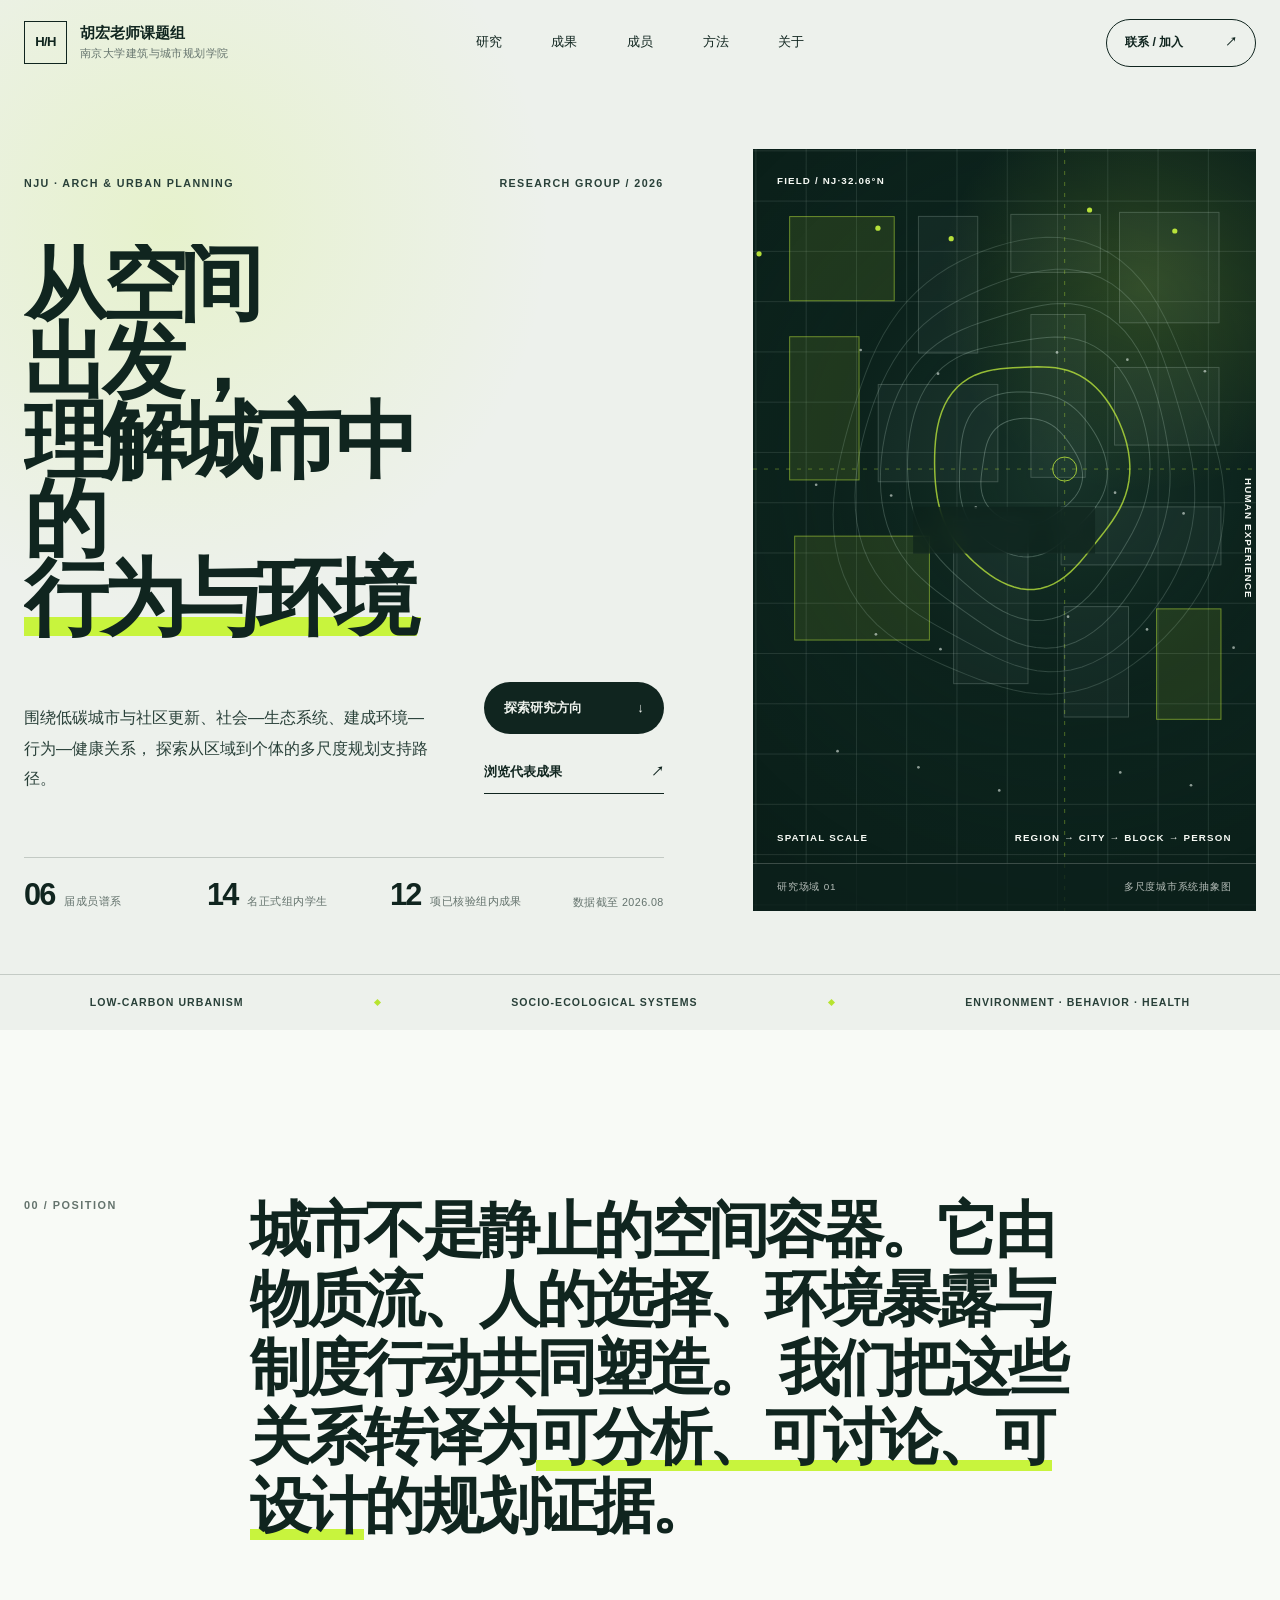
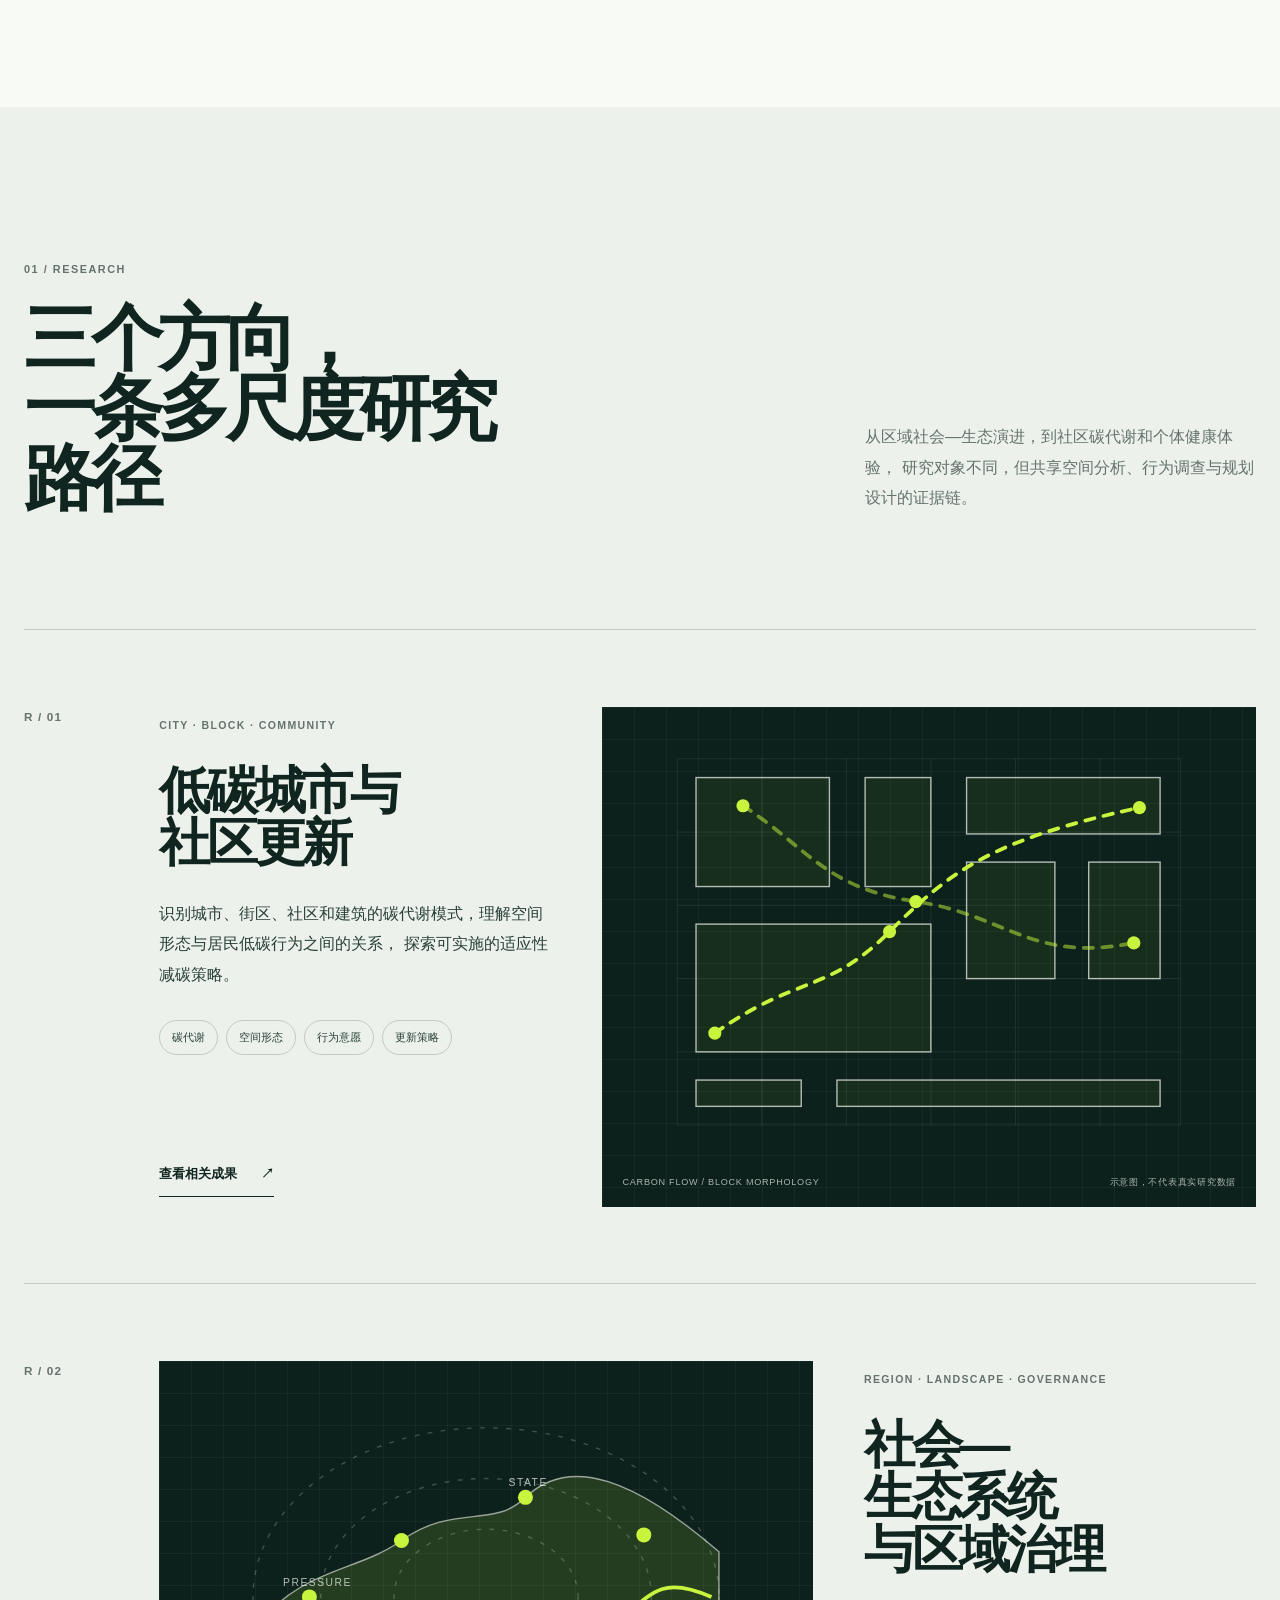
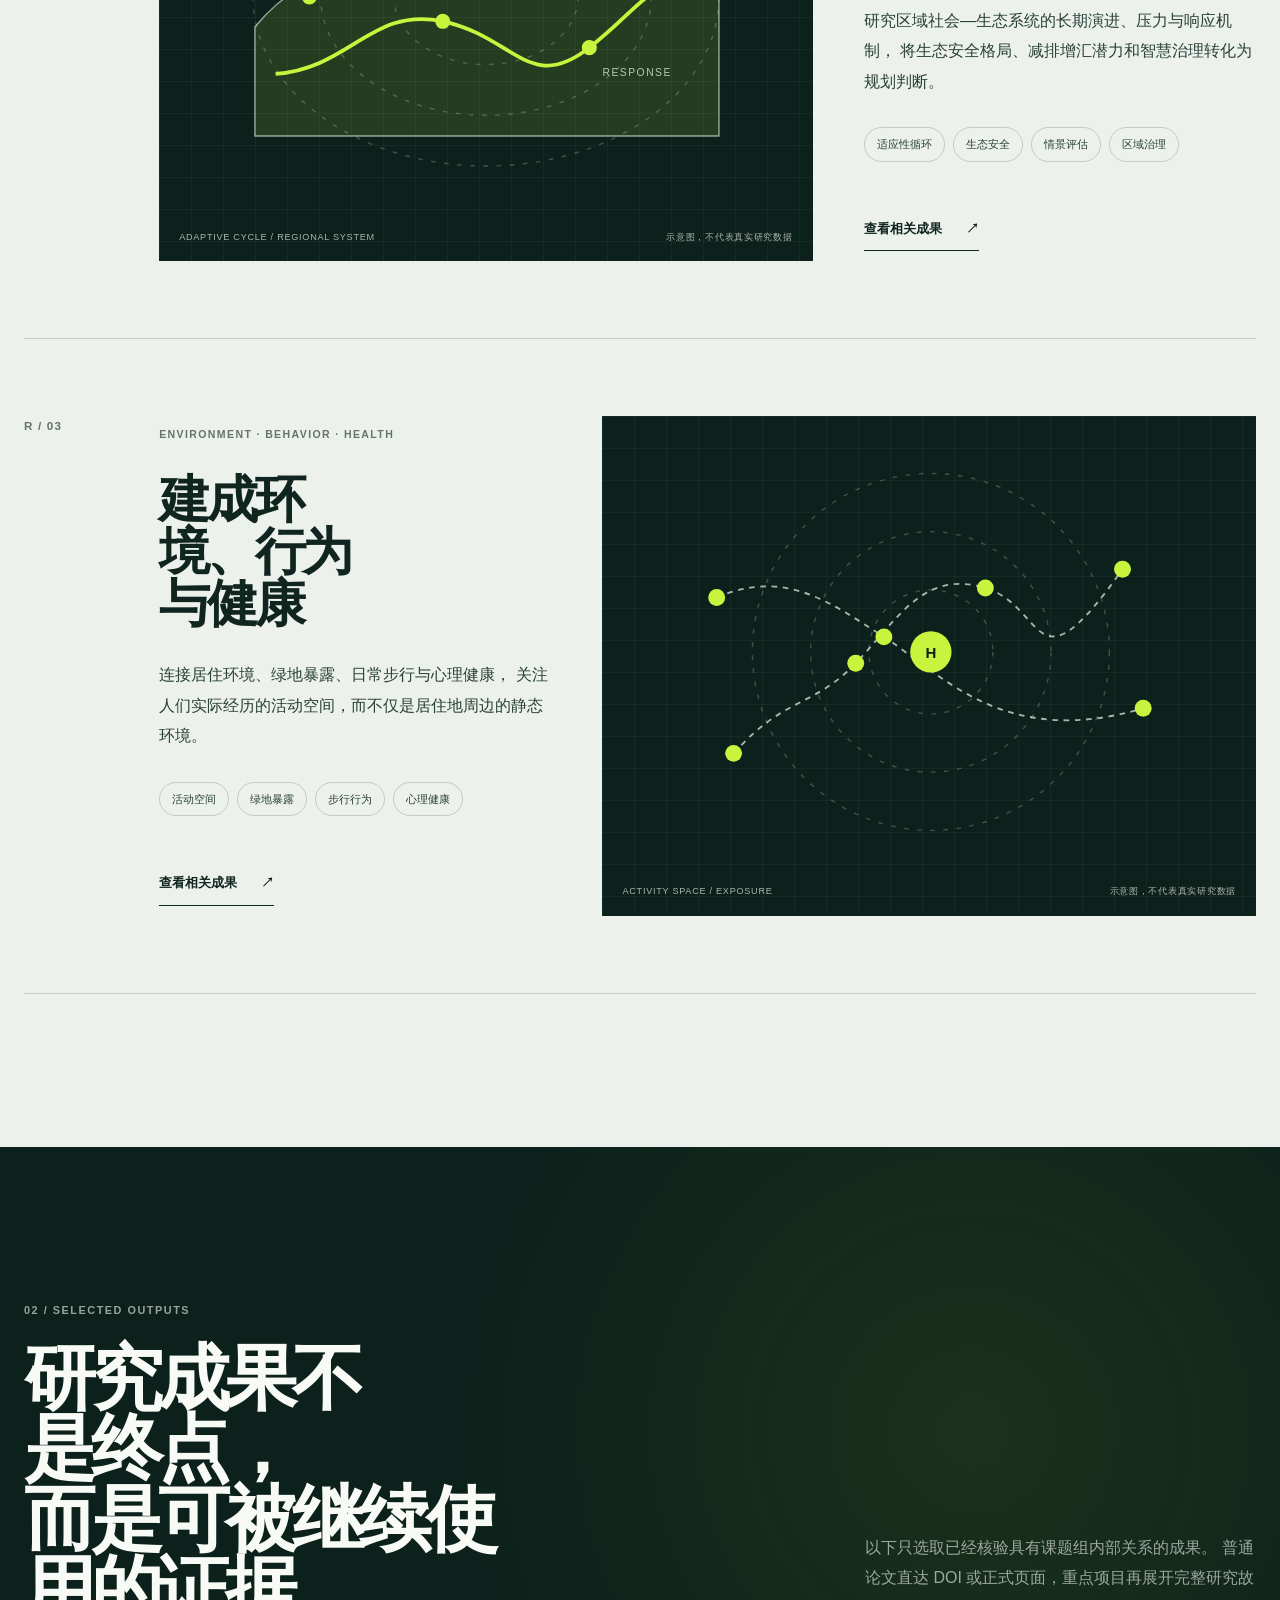
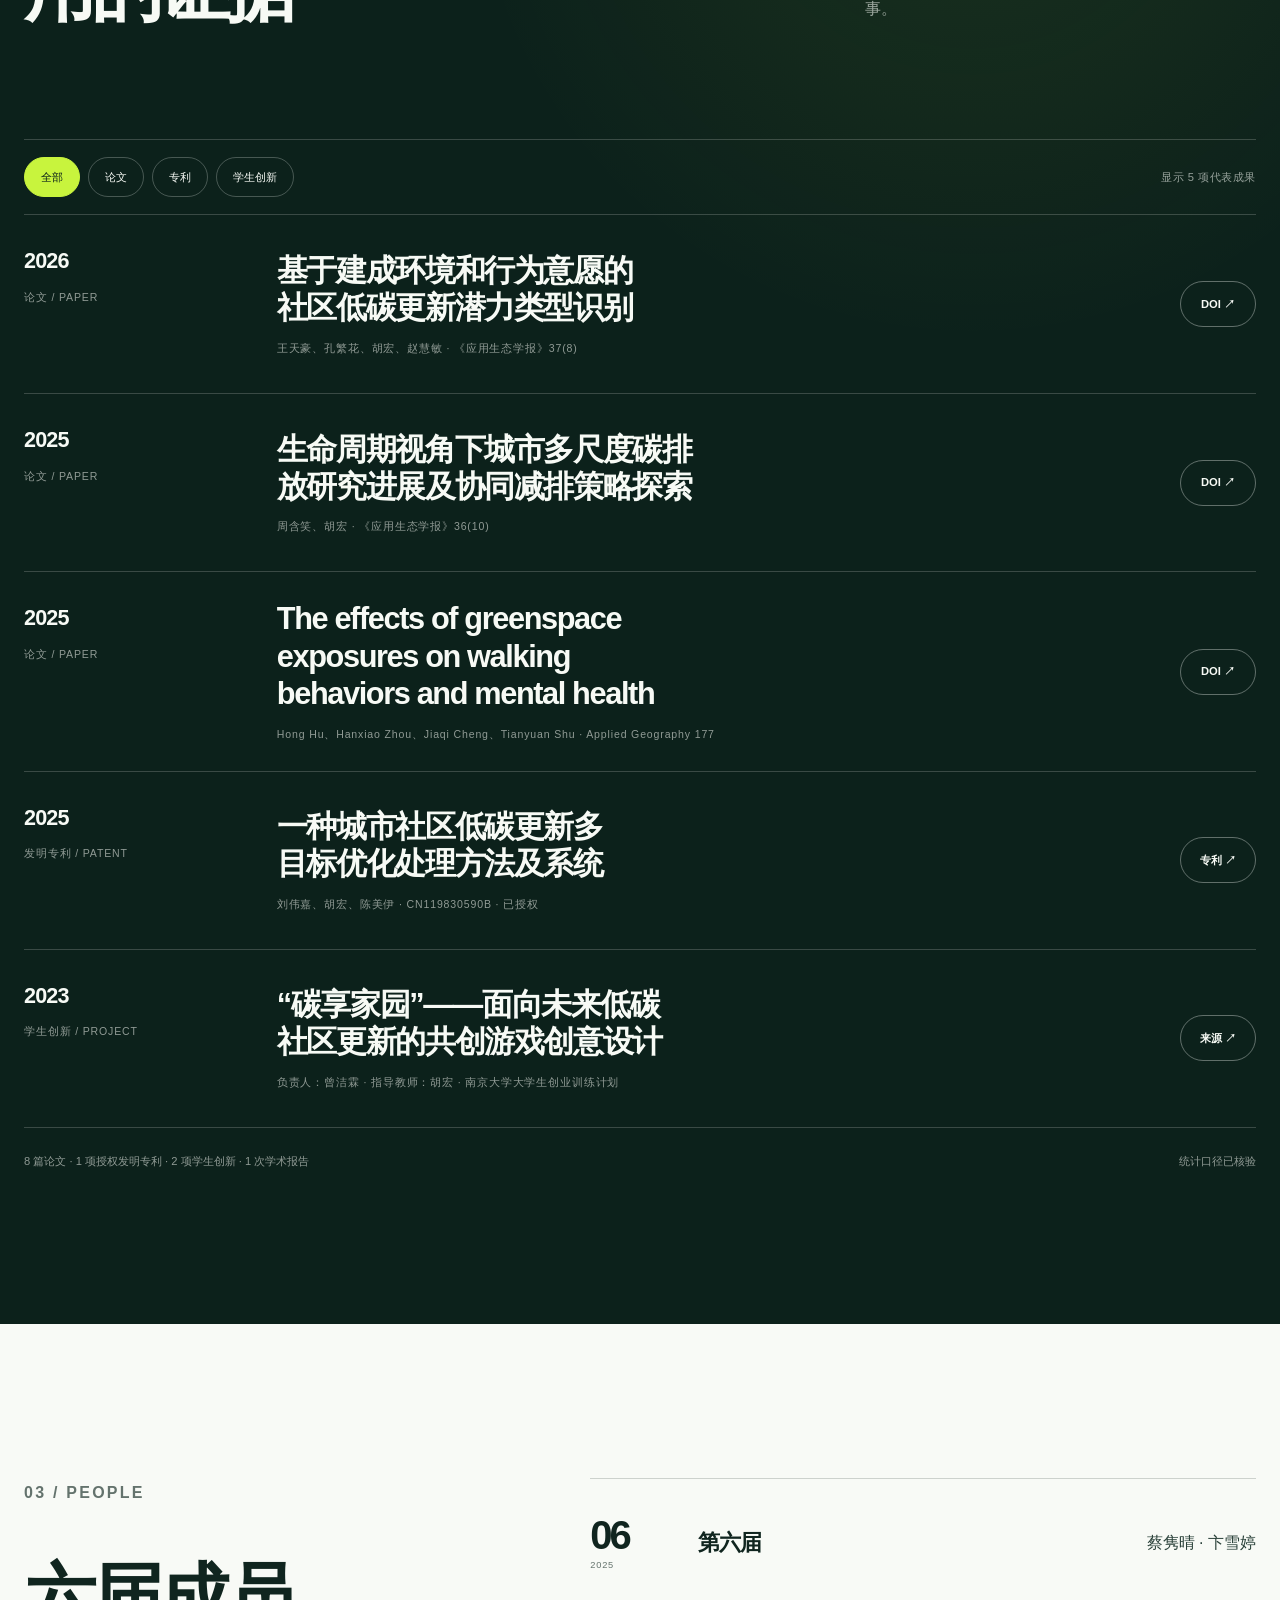
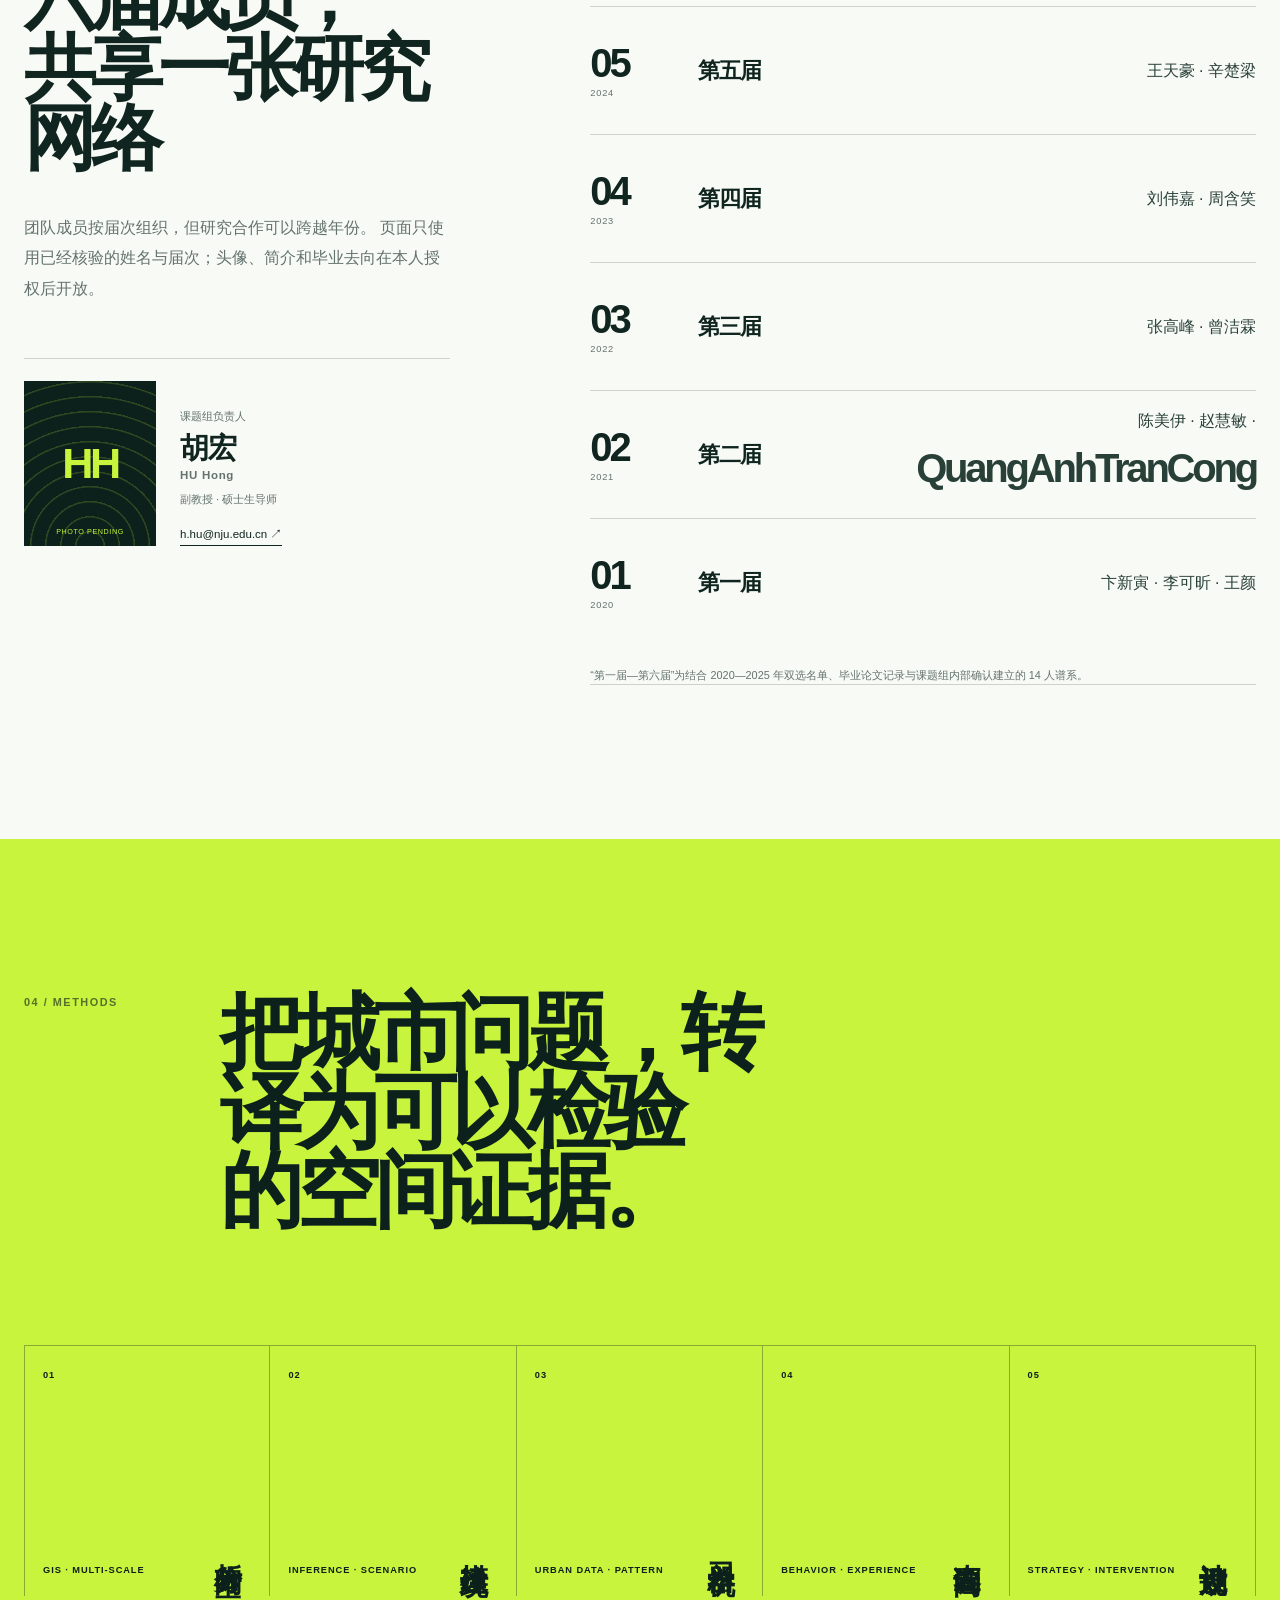
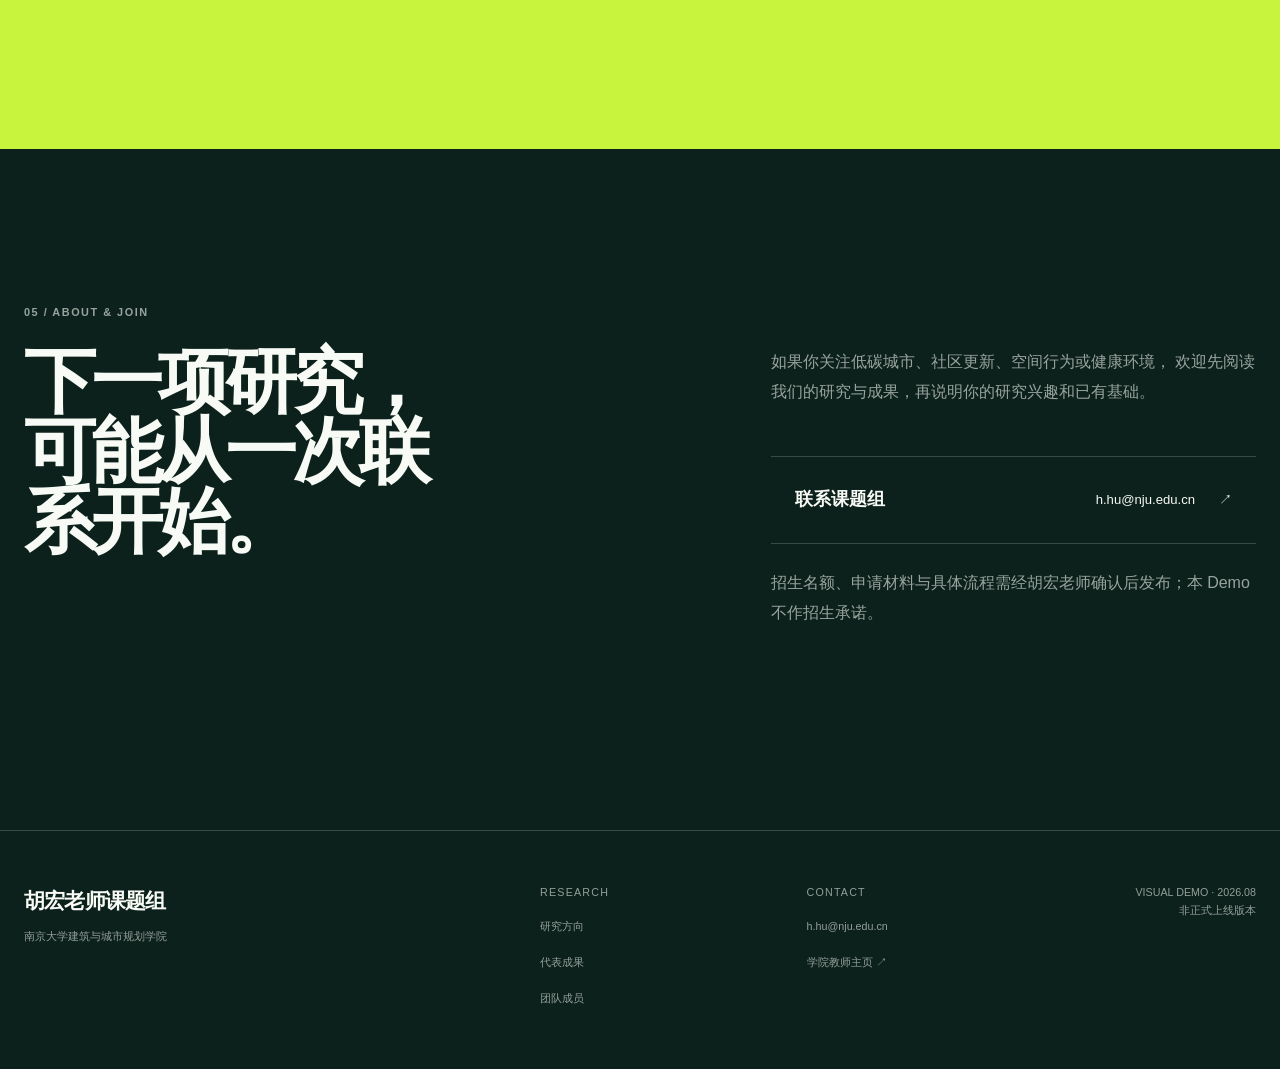
==== commit 2470b7d1: "feat: 建立14名成员正式官网基线" ====
--- a/index.html
+++ b/index.html
@@ -102,11 +102,11 @@
                 <span>届成员谱系</span>
               </div>
               <div>
+                <strong>14</strong>
+                <span>名正式组内学生</span>
+              </div>
+              <div>
                 <strong>12</strong>
-                <span>名正式组内学生</span>
-              </div>
-              <div>
-                <strong>11</strong>
                 <span>项已核验组内成果</span>
               </div>
               <p>数据截至 2026.08</p>
@@ -438,8 +438,8 @@
           </div>
 
           <div class="output-footnote">
-            <p>7 篇论文 · 1 项授权发明专利 · 2 项学生创新 · 1 次学术报告</p>
-            <span>统计口径已核验</span>
+            <p>8 篇论文 · 1 项授权发明专利 · 2 项学生创新 · 1 次学术报告</p>
+                <span>统计口径已核验</span>
           </div>
         </div>
       </section>
@@ -493,15 +493,15 @@
             <section class="cohort-row">
               <div><span>02</span><small>2021</small></div>
               <h3>第二届</h3>
-              <p>陈美伊 · 赵慧敏</p>
+              <p>陈美伊 · 赵慧敏 · <span lang="vi">QuangAnhTranCong</span></p>
             </section>
             <section class="cohort-row">
               <div><span>01</span><small>2020</small></div>
               <h3>第一届</h3>
-              <p>李可昕 · 王颜</p>
+              <p>卞新寅 · 李可昕 · 王颜</p>
             </section>
             <p class="cohort-note">
-              “第一届—第六届”为结合 2020—2025 年双选名单与课题组内部确认建立的谱系，组外人员不计入。
+              “第一届—第六届”为结合 2020—2025 年双选名单、毕业论文记录与课题组内部确认建立的 14 人谱系。
             </p>
           </div>
         </div>
--- a/styles.css
+++ b/styles.css
@@ -1246,6 +1246,7 @@
   margin: 0;
   color: var(--ink-soft);
   text-align: right;
+  overflow-wrap: anywhere;
 }
 
 .cohort-note {
